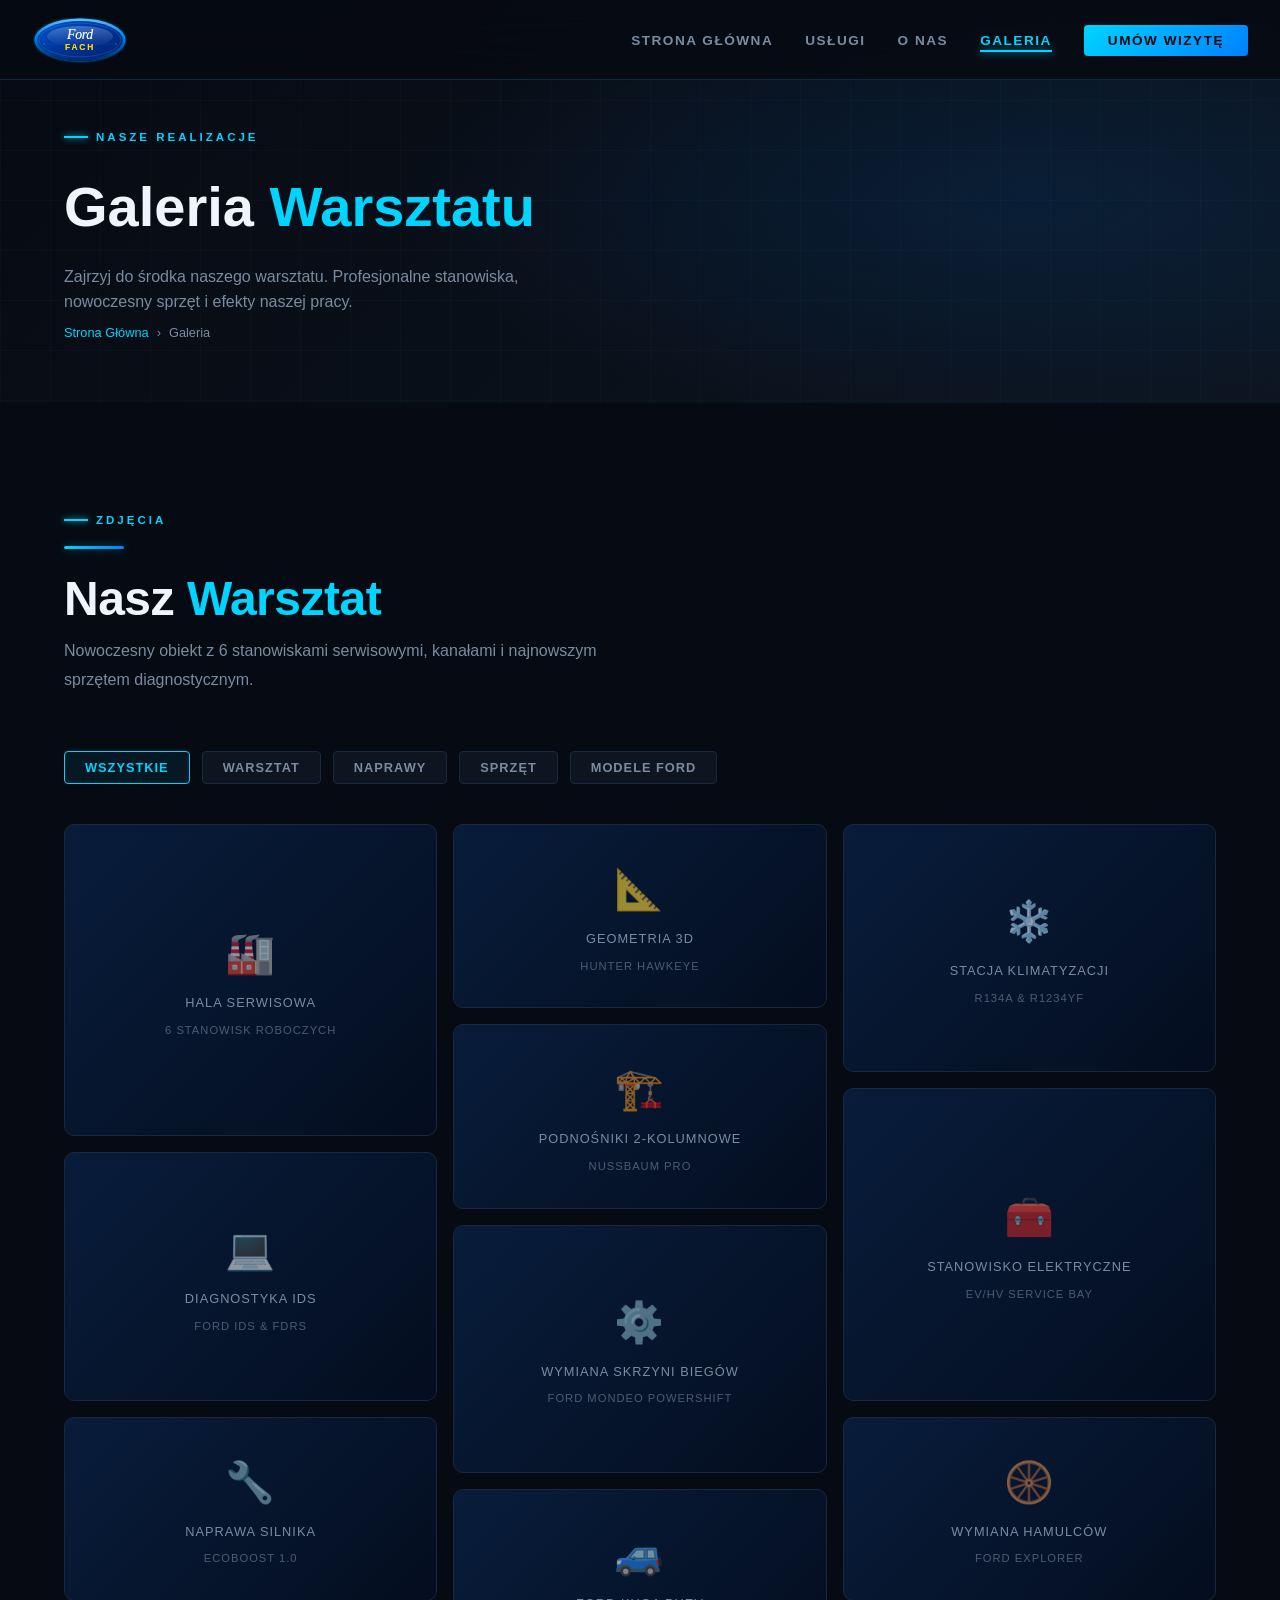
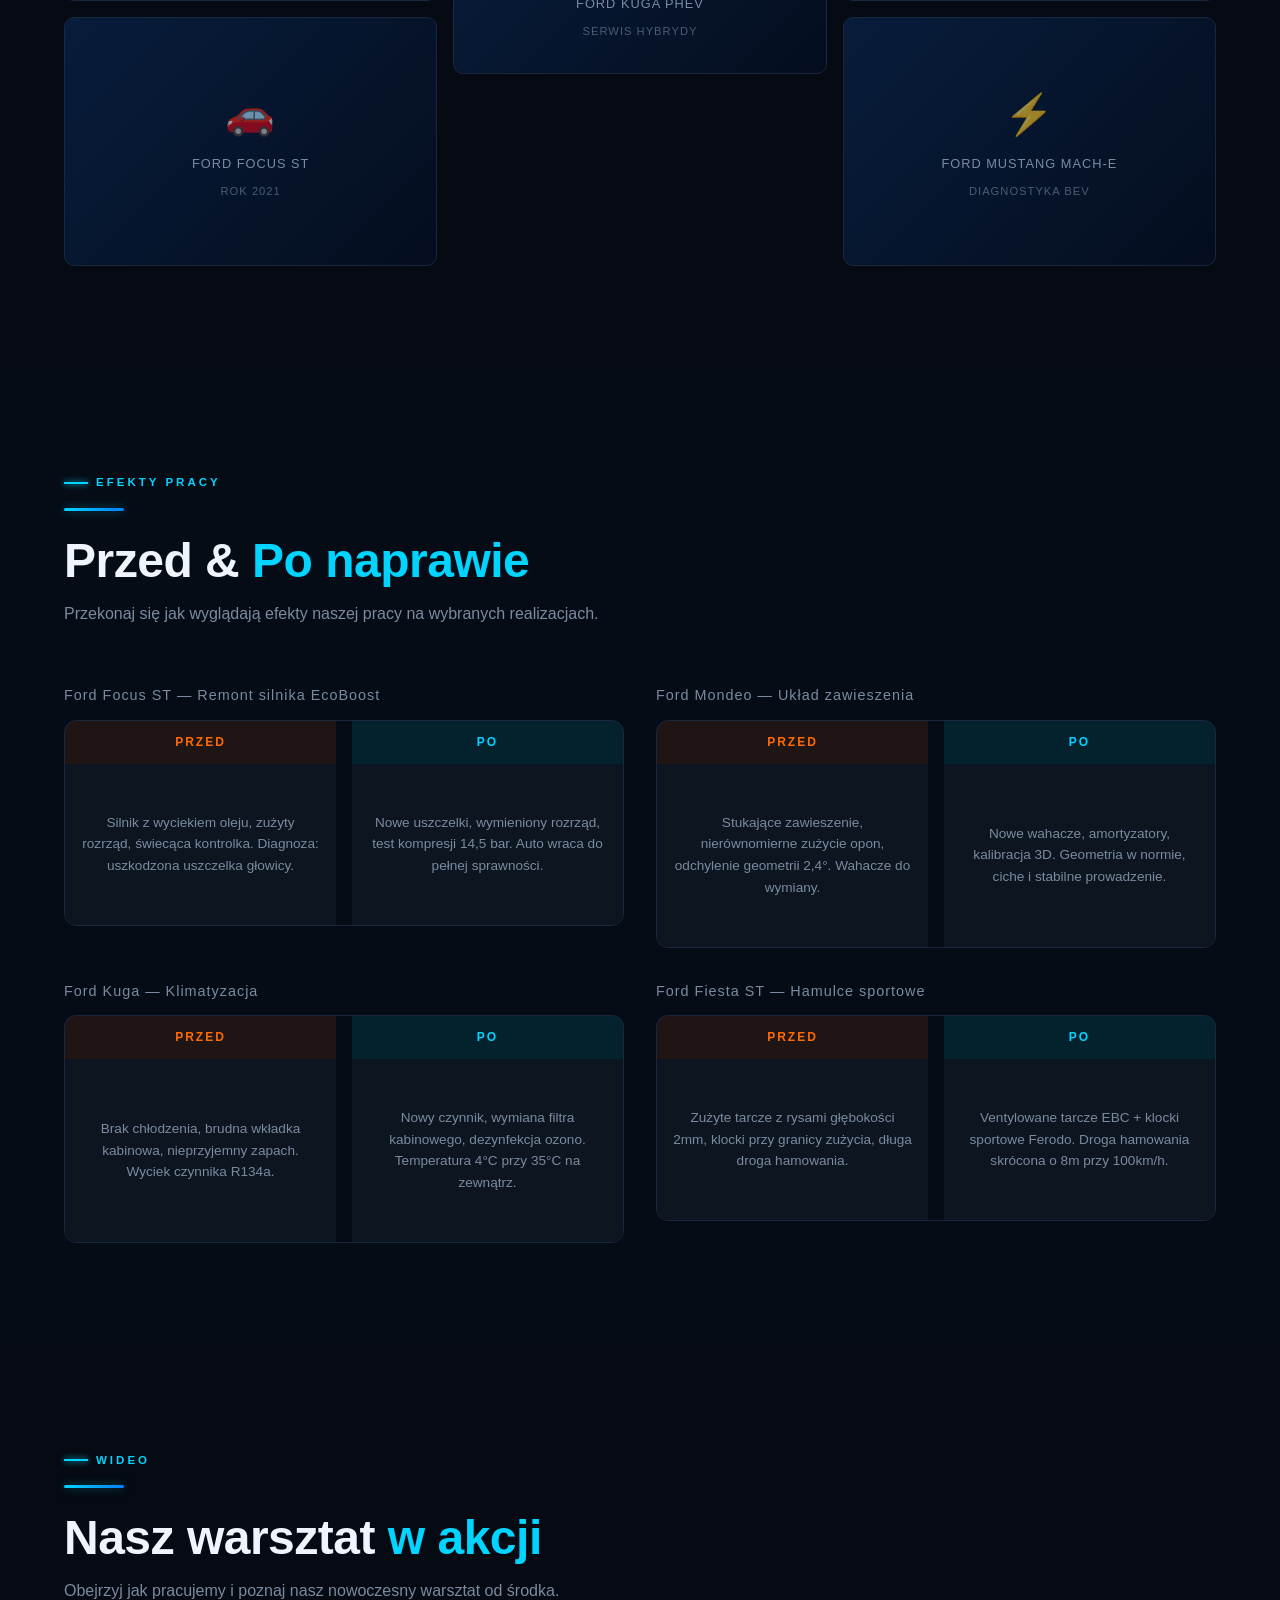
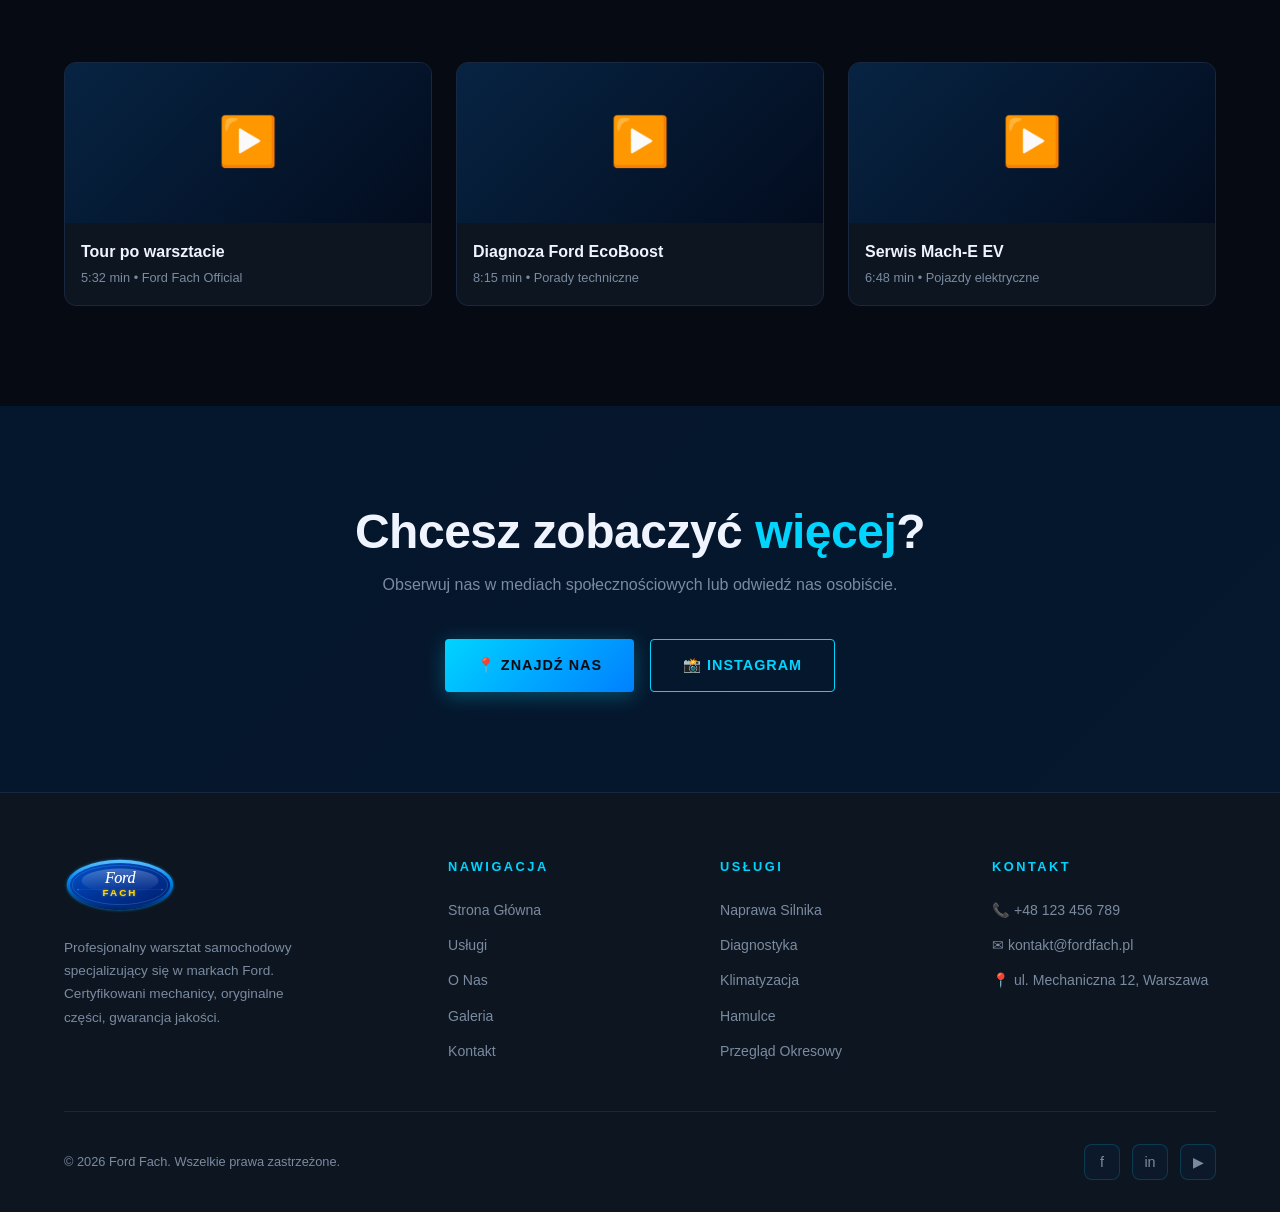
==== ford-fach/galeria.html @ 14a42918 "Add Ford Fach multi-page premium website 5-page Polish automotive workshop site (Ford Fach) with For" ====
<!DOCTYPE html>
<html lang="pl">
<head>
  <meta charset="UTF-8"/>
  <meta name="viewport" content="width=device-width, initial-scale=1.0"/>
  <title>Ford Fach — Galeria Warsztatu</title>
  <meta name="description" content="Galeria zdjęć warsztatu Ford Fach. Nowoczesny sprzęt, profesjonalne stanowiska serwisowe."/>
  <link rel="icon" href="logo.svg" type="image/svg+xml"/>
  <link rel="stylesheet" href="css/style.css"/>
  <style>
    .gallery-masonry {
      columns: 3;
      column-gap: 1rem;
    }
    .gallery-masonry-item {
      break-inside: avoid;
      margin-bottom: 1rem;
      border-radius: 10px;
      overflow: hidden;
      border: 1px solid var(--dark-border);
      background: var(--dark-card);
      cursor: pointer;
      transition: all .3s ease;
      position: relative;
    }
    .gallery-masonry-item:hover {
      border-color: var(--neon-cyan);
      box-shadow: 0 0 25px rgba(0,212,255,.2);
      transform: scale(1.02);
    }
    .gallery-masonry-item:hover .gal-overlay { opacity: 1; }
    .gal-cell {
      width: 100%;
      display: flex;
      flex-direction: column;
      align-items: center;
      justify-content: center;
      gap: .5rem;
      color: var(--text-muted);
      font-size: .8rem;
      letter-spacing: 1px;
      text-transform: uppercase;
      padding: 2rem 1rem;
      background: linear-gradient(135deg, rgba(0,40,100,.4), rgba(0,10,30,.7));
    }
    .gal-cell.tall { padding: 4rem 1rem; }
    .gal-cell.xtall { padding: 6rem 1rem; }
    .gal-icon { font-size: 2.5rem; opacity: .6; }
    .gal-overlay {
      position: absolute;
      inset: 0;
      background: rgba(0,212,255,.08);
      opacity: 0;
      transition: opacity .3s ease;
      display: flex;
      align-items: center;
      justify-content: center;
      font-size: 2rem;
    }

    .filter-bar {
      display: flex;
      gap: .75rem;
      flex-wrap: wrap;
      margin-bottom: 2.5rem;
    }
    .filter-btn {
      padding: .5rem 1.25rem;
      border-radius: 4px;
      border: 1px solid var(--dark-border);
      background: var(--dark-card);
      color: var(--text-muted);
      font-size: .8rem;
      font-weight: 600;
      letter-spacing: 1px;
      text-transform: uppercase;
      cursor: pointer;
      transition: all .3s ease;
      font-family: var(--font-main);
    }
    .filter-btn:hover,
    .filter-btn.active {
      border-color: var(--neon-cyan);
      color: var(--neon-cyan);
      background: rgba(0,212,255,.07);
    }

    .before-after {
      display: grid;
      grid-template-columns: 1fr 1fr;
      gap: 1rem;
      border-radius: 12px;
      overflow: hidden;
      border: 1px solid var(--dark-border);
    }
    .ba-side {
      display: flex;
      flex-direction: column;
    }
    .ba-label {
      padding: .75rem 1.25rem;
      font-size: .75rem;
      font-weight: 700;
      letter-spacing: 2px;
      text-transform: uppercase;
      text-align: center;
    }
    .ba-label.before { background: rgba(255,100,0,.1); color: var(--neon-orange); }
    .ba-label.after  { background: rgba(0,212,255,.1); color: var(--neon-cyan); }
    .ba-cell {
      flex: 1;
      padding: 3rem 1rem;
      display: flex;
      align-items: center;
      justify-content: center;
      font-size: .85rem;
      color: var(--text-muted);
      background: var(--dark-card);
      text-align: center;
    }

    @media (max-width: 768px) {
      .gallery-masonry { columns: 2; }
      .before-after { grid-template-columns: 1fr; }
    }
    @media (max-width: 480px) {
      .gallery-masonry { columns: 1; }
    }
  </style>
</head>
<body>

<nav class="navbar">
  <a href="index.html" class="nav-logo">
    <img src="logo.svg" alt="Ford Fach Logo" style="height:48px"/>
  </a>
  <ul class="nav-links">
    <li><a href="index.html">Strona Główna</a></li>
    <li><a href="uslugi.html">Usługi</a></li>
    <li><a href="o-nas.html">O Nas</a></li>
    <li><a href="galeria.html" class="active">Galeria</a></li>
    <li><a href="kontakt.html" class="nav-cta">Umów Wizytę</a></li>
  </ul>
  <div class="nav-toggle" id="navToggle">
    <span></span><span></span><span></span>
  </div>
</nav>

<!-- PAGE HERO -->
<div class="page-hero">
  <div class="page-hero-content">
    <div class="section-eyebrow">Nasze realizacje</div>
    <h1 class="page-hero-title">Galeria <span>Warsztatu</span></h1>
    <p style="color:var(--text-muted); max-width:500px; margin-top:.75rem">
      Zajrzyj do środka naszego warsztatu. Profesjonalne stanowiska, nowoczesny sprzęt i efekty naszej pracy.
    </p>
    <div class="page-hero-breadcrumb">
      <a href="index.html">Strona Główna</a>
      <span>›</span>
      <span>Galeria</span>
    </div>
  </div>
</div>

<!-- GALLERY -->
<section>
  <div class="section-eyebrow">Zdjęcia</div>
  <div class="divider"></div>
  <h2 class="section-title">Nasz <span>Warsztat</span></h2>
  <p class="section-sub">Nowoczesny obiekt z 6 stanowiskami serwisowymi, kanałami i najnowszym sprzętem diagnostycznym.</p>

  <div class="filter-bar">
    <button class="filter-btn active" onclick="filterGallery('all', this)">Wszystkie</button>
    <button class="filter-btn" onclick="filterGallery('warsztat', this)">Warsztat</button>
    <button class="filter-btn" onclick="filterGallery('naprawa', this)">Naprawy</button>
    <button class="filter-btn" onclick="filterGallery('sprzet', this)">Sprzęt</button>
    <button class="filter-btn" onclick="filterGallery('ford', this)">Modele Ford</button>
  </div>

  <div class="gallery-masonry" id="galleryGrid">

    <!-- Warsztat -->
    <div class="gallery-masonry-item" data-category="warsztat">
      <div class="gal-cell xtall">
        <div class="gal-icon">🏭</div>
        <span>Hala serwisowa</span>
        <span style="font-size:.7rem; opacity:.6">6 stanowisk roboczych</span>
      </div>
      <div class="gal-overlay">🔍</div>
    </div>

    <div class="gallery-masonry-item" data-category="sprzet">
      <div class="gal-cell tall">
        <div class="gal-icon">💻</div>
        <span>Diagnostyka IDS</span>
        <span style="font-size:.7rem; opacity:.6">Ford IDS & FDRS</span>
      </div>
      <div class="gal-overlay">🔍</div>
    </div>

    <div class="gallery-masonry-item" data-category="naprawa">
      <div class="gal-cell">
        <div class="gal-icon">🔧</div>
        <span>Naprawa silnika</span>
        <span style="font-size:.7rem; opacity:.6">EcoBoost 1.0</span>
      </div>
      <div class="gal-overlay">🔍</div>
    </div>

    <div class="gallery-masonry-item" data-category="ford">
      <div class="gal-cell tall">
        <div class="gal-icon">🚗</div>
        <span>Ford Focus ST</span>
        <span style="font-size:.7rem; opacity:.6">Rok 2021</span>
      </div>
      <div class="gal-overlay">🔍</div>
    </div>

    <div class="gallery-masonry-item" data-category="sprzet">
      <div class="gal-cell">
        <div class="gal-icon">📐</div>
        <span>Geometria 3D</span>
        <span style="font-size:.7rem; opacity:.6">Hunter HawkEye</span>
      </div>
      <div class="gal-overlay">🔍</div>
    </div>

    <div class="gallery-masonry-item" data-category="warsztat">
      <div class="gal-cell">
        <div class="gal-icon">🏗️</div>
        <span>Podnośniki 2-kolumnowe</span>
        <span style="font-size:.7rem; opacity:.6">Nussbaum Pro</span>
      </div>
      <div class="gal-overlay">🔍</div>
    </div>

    <div class="gallery-masonry-item" data-category="naprawa">
      <div class="gal-cell tall">
        <div class="gal-icon">⚙️</div>
        <span>Wymiana skrzyni biegów</span>
        <span style="font-size:.7rem; opacity:.6">Ford Mondeo PowerShift</span>
      </div>
      <div class="gal-overlay">🔍</div>
    </div>

    <div class="gallery-masonry-item" data-category="ford">
      <div class="gal-cell">
        <div class="gal-icon">🚙</div>
        <span>Ford Kuga PHEV</span>
        <span style="font-size:.7rem; opacity:.6">Serwis hybrydy</span>
      </div>
      <div class="gal-overlay">🔍</div>
    </div>

    <div class="gallery-masonry-item" data-category="sprzet">
      <div class="gal-cell tall">
        <div class="gal-icon">❄️</div>
        <span>Stacja klimatyzacji</span>
        <span style="font-size:.7rem; opacity:.6">R134a & R1234yf</span>
      </div>
      <div class="gal-overlay">🔍</div>
    </div>

    <div class="gallery-masonry-item" data-category="warsztat">
      <div class="gal-cell xtall">
        <div class="gal-icon">🧰</div>
        <span>Stanowisko elektryczne</span>
        <span style="font-size:.7rem; opacity:.6">EV/HV Service Bay</span>
      </div>
      <div class="gal-overlay">🔍</div>
    </div>

    <div class="gallery-masonry-item" data-category="naprawa">
      <div class="gal-cell">
        <div class="gal-icon">🛞</div>
        <span>Wymiana hamulców</span>
        <span style="font-size:.7rem; opacity:.6">Ford Explorer</span>
      </div>
      <div class="gal-overlay">🔍</div>
    </div>

    <div class="gallery-masonry-item" data-category="ford">
      <div class="gal-cell tall">
        <div class="gal-icon">⚡</div>
        <span>Ford Mustang Mach-E</span>
        <span style="font-size:.7rem; opacity:.6">Diagnostyka BEV</span>
      </div>
      <div class="gal-overlay">🔍</div>
    </div>

  </div>
</section>

<!-- BEFORE/AFTER -->
<section style="background: rgba(0,20,40,.2)">
  <div class="section-eyebrow">Efekty pracy</div>
  <div class="divider"></div>
  <h2 class="section-title">Przed & <span>Po naprawie</span></h2>
  <p class="section-sub">Przekonaj się jak wyglądają efekty naszej pracy na wybranych realizacjach.</p>

  <div style="display:grid; grid-template-columns:1fr 1fr; gap:2rem">

    <div>
      <div style="margin-bottom:.75rem; font-family:var(--font-display); font-size:.9rem; letter-spacing:1px; color:var(--text-muted)">
        Ford Focus ST — Remont silnika EcoBoost
      </div>
      <div class="before-after">
        <div class="ba-side">
          <div class="ba-label before">PRZED</div>
          <div class="ba-cell">
            Silnik z wyciekiem oleju, zużyty rozrząd, świecąca kontrolka. Diagnoza: uszkodzona uszczelka głowicy.
          </div>
        </div>
        <div class="ba-side">
          <div class="ba-label after">PO</div>
          <div class="ba-cell">
            Nowe uszczelki, wymieniony rozrząd, test kompresji 14,5 bar. Auto wraca do pełnej sprawności.
          </div>
        </div>
      </div>
    </div>

    <div>
      <div style="margin-bottom:.75rem; font-family:var(--font-display); font-size:.9rem; letter-spacing:1px; color:var(--text-muted)">
        Ford Mondeo — Układ zawieszenia
      </div>
      <div class="before-after">
        <div class="ba-side">
          <div class="ba-label before">PRZED</div>
          <div class="ba-cell">
            Stukające zawieszenie, nierównomierne zużycie opon, odchylenie geometrii 2,4°. Wahacze do wymiany.
          </div>
        </div>
        <div class="ba-side">
          <div class="ba-label after">PO</div>
          <div class="ba-cell">
            Nowe wahacze, amortyzatory, kalibracja 3D. Geometria w normie, ciche i stabilne prowadzenie.
          </div>
        </div>
      </div>
    </div>

    <div>
      <div style="margin-bottom:.75rem; font-family:var(--font-display); font-size:.9rem; letter-spacing:1px; color:var(--text-muted)">
        Ford Kuga — Klimatyzacja
      </div>
      <div class="before-after">
        <div class="ba-side">
          <div class="ba-label before">PRZED</div>
          <div class="ba-cell">
            Brak chłodzenia, brudna wkładka kabinowa, nieprzyjemny zapach. Wyciek czynnika R134a.
          </div>
        </div>
        <div class="ba-side">
          <div class="ba-label after">PO</div>
          <div class="ba-cell">
            Nowy czynnik, wymiana filtra kabinowego, dezynfekcja ozono. Temperatura 4°C przy 35°C na zewnątrz.
          </div>
        </div>
      </div>
    </div>

    <div>
      <div style="margin-bottom:.75rem; font-family:var(--font-display); font-size:.9rem; letter-spacing:1px; color:var(--text-muted)">
        Ford Fiesta ST — Hamulce sportowe
      </div>
      <div class="before-after">
        <div class="ba-side">
          <div class="ba-label before">PRZED</div>
          <div class="ba-cell">
            Zużyte tarcze z rysami głębokości 2mm, klocki przy granicy zużycia, długa droga hamowania.
          </div>
        </div>
        <div class="ba-side">
          <div class="ba-label after">PO</div>
          <div class="ba-cell">
            Ventylowane tarcze EBC + klocki sportowe Ferodo. Droga hamowania skrócona o 8m przy 100km/h.
          </div>
        </div>
      </div>
    </div>

  </div>
</section>

<!-- VIDEO SECTION -->
<section>
  <div class="section-eyebrow">Wideo</div>
  <div class="divider"></div>
  <h2 class="section-title">Nasz warsztat <span>w akcji</span></h2>
  <p class="section-sub">Obejrzyj jak pracujemy i poznaj nasz nowoczesny warsztat od środka.</p>

  <div style="display:grid; grid-template-columns:1fr 1fr 1fr; gap:1.5rem">
    <div style="background:var(--dark-card); border:1px solid var(--dark-border); border-radius:12px; overflow:hidden; cursor:pointer; transition:all .3s ease" onmouseover="this.style.borderColor='var(--neon-cyan)'" onmouseout="this.style.borderColor='var(--dark-border)'">
      <div style="height:160px; background:linear-gradient(135deg, rgba(0,50,100,.5), rgba(0,10,30,.8)); display:flex; align-items:center; justify-content:center; font-size:3rem">▶️</div>
      <div style="padding:1rem">
        <div style="font-weight:700; margin-bottom:.25rem">Tour po warsztacie</div>
        <div style="font-size:.8rem; color:var(--text-muted)">5:32 min • Ford Fach Official</div>
      </div>
    </div>
    <div style="background:var(--dark-card); border:1px solid var(--dark-border); border-radius:12px; overflow:hidden; cursor:pointer; transition:all .3s ease" onmouseover="this.style.borderColor='var(--neon-cyan)'" onmouseout="this.style.borderColor='var(--dark-border)'">
      <div style="height:160px; background:linear-gradient(135deg, rgba(0,50,100,.5), rgba(0,10,30,.8)); display:flex; align-items:center; justify-content:center; font-size:3rem">▶️</div>
      <div style="padding:1rem">
        <div style="font-weight:700; margin-bottom:.25rem">Diagnoza Ford EcoBoost</div>
        <div style="font-size:.8rem; color:var(--text-muted)">8:15 min • Porady techniczne</div>
      </div>
    </div>
    <div style="background:var(--dark-card); border:1px solid var(--dark-border); border-radius:12px; overflow:hidden; cursor:pointer; transition:all .3s ease" onmouseover="this.style.borderColor='var(--neon-cyan)'" onmouseout="this.style.borderColor='var(--dark-border)'">
      <div style="height:160px; background:linear-gradient(135deg, rgba(0,50,100,.5), rgba(0,10,30,.8)); display:flex; align-items:center; justify-content:center; font-size:3rem">▶️</div>
      <div style="padding:1rem">
        <div style="font-weight:700; margin-bottom:.25rem">Serwis Mach-E EV</div>
        <div style="font-size:.8rem; color:var(--text-muted)">6:48 min • Pojazdy elektryczne</div>
      </div>
    </div>
  </div>
</section>

<!-- CTA -->
<section style="text-align:center; background: linear-gradient(135deg, rgba(0,51,102,.3), rgba(0,100,200,.15))">
  <h2 class="section-title">Chcesz zobaczyć <span>więcej</span>?</h2>
  <p class="section-sub" style="margin:0 auto 2.5rem">Obserwuj nas w mediach społecznościowych lub odwiedź nas osobiście.</p>
  <div style="display:flex; gap:1rem; justify-content:center; flex-wrap:wrap">
    <a href="kontakt.html" class="btn-primary">📍 Znajdź nas</a>
    <a href="#" class="btn-outline">📸 Instagram</a>
  </div>
</section>

<footer>
  <div class="footer-grid">
    <div class="footer-brand">
      <img src="logo.svg" alt="Ford Fach" style="height:56px"/>
      <p>Profesjonalny warsztat samochodowy specjalizujący się w markach Ford. Certyfikowani mechanicy, oryginalne części, gwarancja jakości.</p>
    </div>
    <div>
      <div class="footer-heading">Nawigacja</div>
      <ul class="footer-links">
        <li><a href="index.html">Strona Główna</a></li>
        <li><a href="uslugi.html">Usługi</a></li>
        <li><a href="o-nas.html">O Nas</a></li>
        <li><a href="galeria.html">Galeria</a></li>
        <li><a href="kontakt.html">Kontakt</a></li>
      </ul>
    </div>
    <div>
      <div class="footer-heading">Usługi</div>
      <ul class="footer-links">
        <li><a href="uslugi.html">Naprawa Silnika</a></li>
        <li><a href="uslugi.html">Diagnostyka</a></li>
        <li><a href="uslugi.html">Klimatyzacja</a></li>
        <li><a href="uslugi.html">Hamulce</a></li>
        <li><a href="uslugi.html">Przegląd Okresowy</a></li>
      </ul>
    </div>
    <div>
      <div class="footer-heading">Kontakt</div>
      <ul class="footer-links">
        <li><a href="tel:+48123456789">📞 +48 123 456 789</a></li>
        <li><a href="mailto:kontakt@fordfach.pl">✉ kontakt@fordfach.pl</a></li>
        <li><a href="#">📍 ul. Mechaniczna 12, Warszawa</a></li>
      </ul>
    </div>
  </div>
  <div class="footer-bottom">
    <p>© <span class="current-year"></span> Ford Fach. Wszelkie prawa zastrzeżone.</p>
    <div class="footer-social">
      <a href="#" class="social-btn">f</a>
      <a href="#" class="social-btn">in</a>
      <a href="#" class="social-btn">▶</a>
    </div>
  </div>
</footer>

<script src="js/main.js"></script>
<script>
function filterGallery(cat, btn) {
  document.querySelectorAll('.filter-btn').forEach(b => b.classList.remove('active'));
  btn.classList.add('active');
  document.querySelectorAll('.gallery-masonry-item').forEach(item => {
    if (cat === 'all' || item.dataset.category === cat) {
      item.style.display = 'block';
    } else {
      item.style.display = 'none';
    }
  });
}
</script>
</body>
</html>
---- ford-fach/css/style.css ----
/* ===================== FORD FACH — PREMIUM STYLESHEET ===================== */

:root {
  --ford-blue:       #003366;
  --ford-light-blue: #0066CC;
  --neon-cyan:       #00D4FF;
  --neon-blue:       #0080FF;
  --neon-gold:       #FFD700;
  --neon-orange:     #FF6B00;
  --neon-green:      #39FF14;
  --dark-bg:         #060A12;
  --dark-card:       #0D1520;
  --dark-border:     #1A2740;
  --text-white:      #F0F4FF;
  --text-muted:      #7A8BA0;
  --glass-bg:        rgba(0, 100, 200, 0.06);
  --glass-border:    rgba(0, 212, 255, 0.18);
  --font-main:       'Montserrat', sans-serif;
  --font-display:    'Rajdhani', sans-serif;
}

@import url('https://fonts.googleapis.com/css2?family=Montserrat:wght@300;400;500;600;700;900&family=Rajdhani:wght@400;500;600;700&display=swap');

*, *::before, *::after { box-sizing: border-box; margin: 0; padding: 0; }

html { scroll-behavior: smooth; }

body {
  background: var(--dark-bg);
  color: var(--text-white);
  font-family: var(--font-main);
  overflow-x: hidden;
  line-height: 1.6;
}

/* ── SCROLLBAR ── */
::-webkit-scrollbar { width: 6px; }
::-webkit-scrollbar-track { background: var(--dark-bg); }
::-webkit-scrollbar-thumb { background: var(--neon-cyan); border-radius: 3px; }

/* ══════════════════════════════════════════════
   NAVIGATION
══════════════════════════════════════════════ */
.navbar {
  position: fixed;
  top: 0; left: 0; right: 0;
  z-index: 1000;
  padding: 0 2rem;
  height: 80px;
  display: flex;
  align-items: center;
  justify-content: space-between;
  background: rgba(6, 10, 18, 0.85);
  backdrop-filter: blur(20px);
  border-bottom: 1px solid var(--glass-border);
  transition: all .3s ease;
}

.navbar.scrolled {
  height: 64px;
  background: rgba(6, 10, 18, 0.98);
  box-shadow: 0 4px 30px rgba(0, 212, 255, 0.1);
}

.nav-logo {
  display: flex;
  align-items: center;
  gap: .75rem;
  text-decoration: none;
}

.nav-logo svg { height: 46px; width: auto; filter: drop-shadow(0 0 8px rgba(0,212,255,.4)); }

.nav-logo-text {
  font-family: var(--font-display);
  font-size: 1.1rem;
  font-weight: 700;
  letter-spacing: 2px;
  color: var(--text-white);
  text-transform: uppercase;
  line-height: 1.2;
}

.nav-logo-text span { color: var(--neon-cyan); }

.nav-links {
  display: flex;
  align-items: center;
  gap: 2rem;
  list-style: none;
}

.nav-links a {
  color: var(--text-muted);
  text-decoration: none;
  font-size: .85rem;
  font-weight: 600;
  letter-spacing: 1.5px;
  text-transform: uppercase;
  transition: color .3s ease;
  position: relative;
}

.nav-links a::after {
  content: '';
  position: absolute;
  bottom: -4px; left: 0; right: 0;
  height: 2px;
  background: var(--neon-cyan);
  transform: scaleX(0);
  transition: transform .3s ease;
  box-shadow: 0 0 8px var(--neon-cyan);
}

.nav-links a:hover,
.nav-links a.active { color: var(--neon-cyan); }

.nav-links a:hover::after,
.nav-links a.active::after { transform: scaleX(1); }

.nav-cta {
  background: linear-gradient(135deg, var(--neon-cyan), var(--neon-blue));
  color: var(--dark-bg) !important;
  padding: .5rem 1.5rem;
  border-radius: 4px;
  font-weight: 700 !important;
  letter-spacing: 1px;
  transition: box-shadow .3s ease, transform .2s ease !important;
}

.nav-cta::after { display: none !important; }

.nav-cta:hover {
  box-shadow: 0 0 20px rgba(0, 212, 255, 0.6) !important;
  transform: translateY(-1px);
  color: var(--dark-bg) !important;
}

/* HAMBURGER */
.nav-toggle {
  display: none;
  flex-direction: column;
  gap: 5px;
  cursor: pointer;
  padding: 4px;
}

.nav-toggle span {
  display: block;
  width: 26px; height: 2px;
  background: var(--neon-cyan);
  border-radius: 2px;
  transition: all .3s ease;
}

/* ══════════════════════════════════════════════
   HERO
══════════════════════════════════════════════ */
.hero {
  min-height: 100vh;
  display: flex;
  align-items: center;
  position: relative;
  overflow: hidden;
  padding: 0 5vw;
}

.hero-bg {
  position: absolute;
  inset: 0;
  background:
    radial-gradient(ellipse 80% 60% at 70% 50%, rgba(0,102,204,.2) 0%, transparent 70%),
    radial-gradient(ellipse 50% 40% at 20% 80%, rgba(0,212,255,.08) 0%, transparent 60%),
    linear-gradient(135deg, #060A12 0%, #0D1520 50%, #060A12 100%);
}

.hero-grid {
  position: absolute;
  inset: 0;
  background-image:
    linear-gradient(rgba(0,212,255,.04) 1px, transparent 1px),
    linear-gradient(90deg, rgba(0,212,255,.04) 1px, transparent 1px);
  background-size: 60px 60px;
  mask-image: radial-gradient(ellipse at center, black 30%, transparent 80%);
}

.hero-glow {
  position: absolute;
  width: 600px; height: 600px;
  border-radius: 50%;
  background: radial-gradient(circle, rgba(0,212,255,.12) 0%, transparent 70%);
  top: 50%; right: 10%;
  transform: translateY(-50%);
  animation: pulse-glow 4s ease-in-out infinite;
}

@keyframes pulse-glow {
  0%, 100% { opacity: .6; transform: translateY(-50%) scale(1); }
  50%       { opacity: 1;  transform: translateY(-50%) scale(1.1); }
}

.hero-content {
  position: relative;
  z-index: 2;
  max-width: 700px;
}

.hero-eyebrow {
  display: inline-flex;
  align-items: center;
  gap: .5rem;
  font-size: .75rem;
  font-weight: 700;
  letter-spacing: 3px;
  text-transform: uppercase;
  color: var(--neon-cyan);
  margin-bottom: 1.5rem;
}

.hero-eyebrow::before {
  content: '';
  width: 30px; height: 2px;
  background: var(--neon-cyan);
  box-shadow: 0 0 8px var(--neon-cyan);
}

.hero-title {
  font-family: var(--font-display);
  font-size: clamp(2.5rem, 7vw, 5.5rem);
  font-weight: 700;
  line-height: 1.05;
  letter-spacing: -1px;
  margin-bottom: 1.5rem;
}

.hero-title .line-gold { color: var(--neon-gold); text-shadow: 0 0 30px rgba(255,215,0,.4); }
.hero-title .line-neon { color: var(--neon-cyan); text-shadow: 0 0 30px rgba(0,212,255,.5); }

.hero-desc {
  font-size: 1.05rem;
  color: var(--text-muted);
  max-width: 480px;
  margin-bottom: 2.5rem;
  line-height: 1.8;
}

.hero-buttons {
  display: flex;
  gap: 1rem;
  flex-wrap: wrap;
}

.btn-primary {
  display: inline-flex;
  align-items: center;
  gap: .5rem;
  padding: .85rem 2rem;
  background: linear-gradient(135deg, var(--neon-cyan), var(--neon-blue));
  color: var(--dark-bg);
  font-weight: 700;
  font-size: .9rem;
  letter-spacing: 1px;
  text-transform: uppercase;
  text-decoration: none;
  border-radius: 4px;
  transition: all .3s ease;
  border: none;
  cursor: pointer;
  box-shadow: 0 4px 20px rgba(0,212,255,.3);
}

.btn-primary:hover {
  box-shadow: 0 8px 40px rgba(0,212,255,.5);
  transform: translateY(-2px);
}

.btn-outline {
  display: inline-flex;
  align-items: center;
  gap: .5rem;
  padding: .85rem 2rem;
  background: transparent;
  color: var(--neon-cyan);
  font-weight: 700;
  font-size: .9rem;
  letter-spacing: 1px;
  text-transform: uppercase;
  text-decoration: none;
  border-radius: 4px;
  border: 1px solid var(--neon-cyan);
  transition: all .3s ease;
  cursor: pointer;
}

.btn-outline:hover {
  background: rgba(0,212,255,.1);
  box-shadow: 0 0 20px rgba(0,212,255,.2);
}

.hero-stats {
  position: absolute;
  bottom: 0; left: 0; right: 0;
  padding: 1.5rem 5vw;
  display: flex;
  gap: 3rem;
  border-top: 1px solid var(--glass-border);
  background: rgba(6,10,18,.6);
  backdrop-filter: blur(10px);
  z-index: 2;
}

.hero-stat-item { text-align: center; }
.hero-stat-num {
  display: block;
  font-family: var(--font-display);
  font-size: 2rem;
  font-weight: 700;
  color: var(--neon-cyan);
  text-shadow: 0 0 20px rgba(0,212,255,.5);
  line-height: 1;
}
.hero-stat-label {
  font-size: .72rem;
  letter-spacing: 2px;
  text-transform: uppercase;
  color: var(--text-muted);
  margin-top: .25rem;
}

/* ══════════════════════════════════════════════
   SECTIONS
══════════════════════════════════════════════ */
section { padding: 100px 5vw; }

.section-eyebrow {
  display: inline-flex;
  align-items: center;
  gap: .5rem;
  font-size: .72rem;
  font-weight: 700;
  letter-spacing: 3px;
  text-transform: uppercase;
  color: var(--neon-cyan);
  margin-bottom: 1rem;
}

.section-eyebrow::before {
  content: '';
  width: 24px; height: 2px;
  background: var(--neon-cyan);
  box-shadow: 0 0 6px var(--neon-cyan);
}

.section-title {
  font-family: var(--font-display);
  font-size: clamp(1.8rem, 4vw, 3rem);
  font-weight: 700;
  letter-spacing: -.5px;
  margin-bottom: .75rem;
  line-height: 1.1;
}

.section-title span { color: var(--neon-cyan); }

.section-sub {
  color: var(--text-muted);
  font-size: 1rem;
  max-width: 540px;
  line-height: 1.8;
  margin-bottom: 3.5rem;
}

.divider {
  width: 60px; height: 3px;
  background: linear-gradient(90deg, var(--neon-cyan), var(--neon-blue));
  border-radius: 2px;
  margin-bottom: 1.5rem;
  box-shadow: 0 0 10px rgba(0,212,255,.4);
}

/* ══════════════════════════════════════════════
   CARDS & GLASS
══════════════════════════════════════════════ */
.glass-card {
  background: var(--glass-bg);
  border: 1px solid var(--glass-border);
  border-radius: 12px;
  padding: 2rem;
  backdrop-filter: blur(10px);
  transition: all .3s ease;
  position: relative;
  overflow: hidden;
}

.glass-card::before {
  content: '';
  position: absolute;
  top: 0; left: 0; right: 0;
  height: 2px;
  background: linear-gradient(90deg, transparent, var(--neon-cyan), transparent);
  opacity: 0;
  transition: opacity .3s ease;
}

.glass-card:hover {
  border-color: rgba(0,212,255,.4);
  box-shadow: 0 10px 40px rgba(0,212,255,.1);
  transform: translateY(-4px);
}

.glass-card:hover::before { opacity: 1; }

/* ══════════════════════════════════════════════
   SERVICES GRID
══════════════════════════════════════════════ */
.services-grid {
  display: grid;
  grid-template-columns: repeat(auto-fit, minmax(280px, 1fr));
  gap: 1.5rem;
}

.service-card {
  background: var(--dark-card);
  border: 1px solid var(--dark-border);
  border-radius: 12px;
  padding: 2rem;
  transition: all .35s ease;
  position: relative;
  overflow: hidden;
  cursor: pointer;
}

.service-card::after {
  content: '';
  position: absolute;
  inset: 0;
  background: linear-gradient(135deg, rgba(0,212,255,.05), transparent);
  opacity: 0;
  transition: opacity .3s ease;
}

.service-card:hover {
  border-color: var(--neon-cyan);
  box-shadow: 0 0 30px rgba(0,212,255,.15), inset 0 0 30px rgba(0,212,255,.03);
  transform: translateY(-6px);
}

.service-card:hover::after { opacity: 1; }

.service-icon {
  width: 56px; height: 56px;
  border-radius: 12px;
  background: linear-gradient(135deg, rgba(0,212,255,.15), rgba(0,128,255,.1));
  border: 1px solid rgba(0,212,255,.2);
  display: flex;
  align-items: center;
  justify-content: center;
  font-size: 1.6rem;
  margin-bottom: 1.25rem;
  transition: all .3s ease;
}

.service-card:hover .service-icon {
  background: linear-gradient(135deg, rgba(0,212,255,.25), rgba(0,128,255,.2));
  box-shadow: 0 0 20px rgba(0,212,255,.3);
}

.service-title {
  font-family: var(--font-display);
  font-size: 1.15rem;
  font-weight: 700;
  letter-spacing: .5px;
  margin-bottom: .5rem;
  color: var(--text-white);
}

.service-desc {
  font-size: .88rem;
  color: var(--text-muted);
  line-height: 1.7;
}

.service-price {
  margin-top: 1.25rem;
  padding-top: 1rem;
  border-top: 1px solid var(--dark-border);
  font-family: var(--font-display);
  font-size: 1.1rem;
  font-weight: 700;
  color: var(--neon-gold);
  text-shadow: 0 0 10px rgba(255,215,0,.3);
}

/* ══════════════════════════════════════════════
   WHY US — FEATURES
══════════════════════════════════════════════ */
.features-layout {
  display: grid;
  grid-template-columns: 1fr 1fr;
  gap: 4rem;
  align-items: center;
}

.feature-list { display: flex; flex-direction: column; gap: 1.5rem; }

.feature-item {
  display: flex;
  gap: 1.25rem;
  align-items: flex-start;
  padding: 1.25rem;
  border-radius: 10px;
  border: 1px solid transparent;
  transition: all .3s ease;
}

.feature-item:hover {
  background: var(--glass-bg);
  border-color: var(--glass-border);
}

.feature-icon {
  width: 44px; height: 44px;
  flex-shrink: 0;
  border-radius: 10px;
  display: flex;
  align-items: center;
  justify-content: center;
  font-size: 1.3rem;
  background: linear-gradient(135deg, rgba(0,212,255,.15), rgba(0,128,255,.1));
  border: 1px solid rgba(0,212,255,.2);
}

.feature-text h4 {
  font-family: var(--font-display);
  font-size: 1rem;
  font-weight: 700;
  margin-bottom: .25rem;
  color: var(--text-white);
}

.feature-text p { font-size: .85rem; color: var(--text-muted); line-height: 1.6; }

/* ══════════════════════════════════════════════
   LOGO SHOWCASE
══════════════════════════════════════════════ */
.logo-showcase {
  display: flex;
  flex-direction: column;
  align-items: center;
  justify-content: center;
  gap: 2rem;
}

.logo-ring {
  position: relative;
  width: 280px; height: 280px;
  display: flex;
  align-items: center;
  justify-content: center;
}

.logo-ring::before {
  content: '';
  position: absolute;
  inset: -8px;
  border-radius: 50%;
  border: 2px solid transparent;
  background: linear-gradient(var(--dark-bg), var(--dark-bg)) padding-box,
              linear-gradient(135deg, var(--neon-cyan), transparent, var(--neon-blue)) border-box;
  animation: spin-ring 6s linear infinite;
}

@keyframes spin-ring { to { transform: rotate(360deg); } }

.logo-ring svg {
  width: 220px;
  filter: drop-shadow(0 0 30px rgba(0,212,255,.5)) drop-shadow(0 0 60px rgba(0,50,150,.4));
}

/* ══════════════════════════════════════════════
   TESTIMONIALS
══════════════════════════════════════════════ */
.testimonials-grid {
  display: grid;
  grid-template-columns: repeat(auto-fit, minmax(300px, 1fr));
  gap: 1.5rem;
}

.testimonial-card {
  background: var(--dark-card);
  border: 1px solid var(--dark-border);
  border-radius: 12px;
  padding: 2rem;
  position: relative;
  transition: all .3s ease;
}

.testimonial-card:hover {
  border-color: rgba(0,212,255,.3);
  box-shadow: 0 8px 30px rgba(0,212,255,.08);
}

.testimonial-quote {
  font-size: 3rem;
  line-height: 1;
  color: var(--neon-cyan);
  opacity: .4;
  margin-bottom: .5rem;
}

.testimonial-text {
  font-size: .9rem;
  color: var(--text-muted);
  line-height: 1.8;
  margin-bottom: 1.5rem;
  font-style: italic;
}

.testimonial-author {
  display: flex;
  align-items: center;
  gap: .75rem;
}

.author-avatar {
  width: 44px; height: 44px;
  border-radius: 50%;
  background: linear-gradient(135deg, var(--neon-cyan), var(--neon-blue));
  display: flex;
  align-items: center;
  justify-content: center;
  font-weight: 700;
  font-size: .9rem;
  color: var(--dark-bg);
  flex-shrink: 0;
}

.author-name { font-weight: 700; font-size: .9rem; }
.author-car { font-size: .78rem; color: var(--text-muted); }

.stars { color: var(--neon-gold); font-size: .85rem; letter-spacing: 2px; }

/* ══════════════════════════════════════════════
   CONTACT FORM
══════════════════════════════════════════════ */
.contact-layout {
  display: grid;
  grid-template-columns: 1fr 1.5fr;
  gap: 4rem;
  align-items: start;
}

.contact-info { display: flex; flex-direction: column; gap: 1.5rem; }

.contact-item {
  display: flex;
  gap: 1rem;
  align-items: flex-start;
}

.contact-icon {
  width: 44px; height: 44px;
  flex-shrink: 0;
  border-radius: 10px;
  background: linear-gradient(135deg, rgba(0,212,255,.15), rgba(0,128,255,.1));
  border: 1px solid rgba(0,212,255,.2);
  display: flex;
  align-items: center;
  justify-content: center;
  font-size: 1.2rem;
}

.contact-item h4 {
  font-size: .8rem;
  letter-spacing: 1.5px;
  text-transform: uppercase;
  color: var(--neon-cyan);
  margin-bottom: .25rem;
}

.contact-item p { font-size: .9rem; color: var(--text-muted); line-height: 1.6; }

.form-group { margin-bottom: 1.25rem; }

.form-group label {
  display: block;
  font-size: .78rem;
  font-weight: 600;
  letter-spacing: 1.5px;
  text-transform: uppercase;
  color: var(--text-muted);
  margin-bottom: .5rem;
}

.form-group input,
.form-group select,
.form-group textarea {
  width: 100%;
  padding: .85rem 1rem;
  background: var(--dark-card);
  border: 1px solid var(--dark-border);
  border-radius: 6px;
  color: var(--text-white);
  font-family: var(--font-main);
  font-size: .9rem;
  outline: none;
  transition: all .3s ease;
}

.form-group input::placeholder,
.form-group textarea::placeholder { color: var(--text-muted); }

.form-group input:focus,
.form-group select:focus,
.form-group textarea:focus {
  border-color: var(--neon-cyan);
  box-shadow: 0 0 0 3px rgba(0,212,255,.1);
}

.form-group select option { background: var(--dark-card); }

.form-group textarea { resize: vertical; min-height: 120px; }

.form-row { display: grid; grid-template-columns: 1fr 1fr; gap: 1rem; }

/* ══════════════════════════════════════════════
   GALLERY
══════════════════════════════════════════════ */
.gallery-grid {
  display: grid;
  grid-template-columns: repeat(3, 1fr);
  grid-template-rows: repeat(2, 220px);
  gap: 1rem;
}

.gallery-item {
  border-radius: 10px;
  overflow: hidden;
  position: relative;
  background: var(--dark-card);
  border: 1px solid var(--dark-border);
  transition: all .3s ease;
  display: flex;
  align-items: center;
  justify-content: center;
  cursor: pointer;
}

.gallery-item:nth-child(1) { grid-row: span 2; }
.gallery-item:nth-child(4) { grid-column: span 2; }

.gallery-item:hover { border-color: var(--neon-cyan); box-shadow: 0 0 30px rgba(0,212,255,.2); }

.gallery-placeholder {
  width: 100%; height: 100%;
  display: flex;
  flex-direction: column;
  align-items: center;
  justify-content: center;
  gap: .75rem;
  background: linear-gradient(135deg, rgba(0,50,100,.5), rgba(0,20,40,.8));
  color: var(--text-muted);
  font-size: .8rem;
  letter-spacing: 1px;
  text-transform: uppercase;
  transition: all .3s ease;
}

.gallery-item:hover .gallery-placeholder {
  background: linear-gradient(135deg, rgba(0,100,200,.2), rgba(0,50,100,.5));
  color: var(--neon-cyan);
}

.gallery-placeholder-icon { font-size: 2.5rem; opacity: .5; }

/* ══════════════════════════════════════════════
   TEAM
══════════════════════════════════════════════ */
.team-grid {
  display: grid;
  grid-template-columns: repeat(auto-fit, minmax(220px, 1fr));
  gap: 1.5rem;
}

.team-card {
  background: var(--dark-card);
  border: 1px solid var(--dark-border);
  border-radius: 12px;
  padding: 2rem;
  text-align: center;
  transition: all .3s ease;
}

.team-card:hover {
  border-color: rgba(0,212,255,.3);
  transform: translateY(-4px);
  box-shadow: 0 10px 30px rgba(0,212,255,.1);
}

.team-avatar {
  width: 80px; height: 80px;
  border-radius: 50%;
  background: linear-gradient(135deg, var(--ford-blue), var(--neon-blue));
  border: 3px solid rgba(0,212,255,.3);
  margin: 0 auto 1rem;
  display: flex;
  align-items: center;
  justify-content: center;
  font-family: var(--font-display);
  font-size: 1.8rem;
  font-weight: 700;
  color: var(--neon-cyan);
  box-shadow: 0 0 20px rgba(0,212,255,.2);
}

.team-name {
  font-family: var(--font-display);
  font-size: 1.1rem;
  font-weight: 700;
  margin-bottom: .25rem;
}

.team-role { font-size: .8rem; color: var(--neon-cyan); letter-spacing: 1.5px; text-transform: uppercase; margin-bottom: .75rem; }

.team-cert {
  display: inline-block;
  padding: .2rem .75rem;
  background: rgba(0,212,255,.1);
  border: 1px solid rgba(0,212,255,.2);
  border-radius: 20px;
  font-size: .72rem;
  color: var(--neon-cyan);
  letter-spacing: 1px;
}

/* ══════════════════════════════════════════════
   WORKING HOURS BANNER
══════════════════════════════════════════════ */
.hours-banner {
  background: linear-gradient(135deg, rgba(0,51,102,.4), rgba(0,128,204,.2));
  border-top: 1px solid rgba(0,212,255,.15);
  border-bottom: 1px solid rgba(0,212,255,.15);
  padding: 2.5rem 5vw;
  display: flex;
  align-items: center;
  justify-content: space-between;
  gap: 2rem;
  flex-wrap: wrap;
}

.hours-item {
  text-align: center;
  flex: 1;
  min-width: 140px;
}

.hours-day {
  font-size: .72rem;
  letter-spacing: 2px;
  text-transform: uppercase;
  color: var(--text-muted);
  margin-bottom: .25rem;
}

.hours-time {
  font-family: var(--font-display);
  font-size: 1.3rem;
  font-weight: 700;
  color: var(--neon-cyan);
}

.hours-separator {
  width: 1px;
  height: 50px;
  background: rgba(0,212,255,.2);
}

/* ══════════════════════════════════════════════
   MAP SECTION
══════════════════════════════════════════════ */
.map-placeholder {
  width: 100%;
  height: 320px;
  border-radius: 12px;
  background: var(--dark-card);
  border: 1px solid var(--dark-border);
  display: flex;
  flex-direction: column;
  align-items: center;
  justify-content: center;
  gap: 1rem;
  color: var(--text-muted);
  font-size: 2rem;
  position: relative;
  overflow: hidden;
}

.map-placeholder::before {
  content: '';
  position: absolute;
  inset: 0;
  background:
    linear-gradient(rgba(0,212,255,.04) 1px, transparent 1px),
    linear-gradient(90deg, rgba(0,212,255,.04) 1px, transparent 1px);
  background-size: 30px 30px;
}

.map-placeholder p { font-size: .9rem; letter-spacing: 1px; z-index: 1; }
.map-placeholder span { z-index: 1; }

/* ══════════════════════════════════════════════
   FOOTER
══════════════════════════════════════════════ */
footer {
  background: var(--dark-card);
  border-top: 1px solid var(--dark-border);
  padding: 4rem 5vw 2rem;
}

.footer-grid {
  display: grid;
  grid-template-columns: 1.5fr 1fr 1fr 1fr;
  gap: 3rem;
  margin-bottom: 3rem;
}

.footer-brand p {
  font-size: .85rem;
  color: var(--text-muted);
  line-height: 1.7;
  margin-top: 1rem;
  max-width: 260px;
}

.footer-heading {
  font-family: var(--font-display);
  font-size: .8rem;
  font-weight: 700;
  letter-spacing: 2.5px;
  text-transform: uppercase;
  color: var(--neon-cyan);
  margin-bottom: 1.25rem;
}

.footer-links { list-style: none; display: flex; flex-direction: column; gap: .6rem; }

.footer-links a {
  color: var(--text-muted);
  text-decoration: none;
  font-size: .88rem;
  transition: color .3s ease;
}

.footer-links a:hover { color: var(--neon-cyan); }

.footer-bottom {
  padding-top: 2rem;
  border-top: 1px solid var(--dark-border);
  display: flex;
  align-items: center;
  justify-content: space-between;
  flex-wrap: wrap;
  gap: 1rem;
}

.footer-bottom p { font-size: .8rem; color: var(--text-muted); }

.footer-social {
  display: flex;
  gap: .75rem;
}

.social-btn {
  width: 36px; height: 36px;
  border-radius: 8px;
  background: var(--glass-bg);
  border: 1px solid var(--glass-border);
  display: flex;
  align-items: center;
  justify-content: center;
  font-size: .9rem;
  text-decoration: none;
  transition: all .3s ease;
  color: var(--text-muted);
}

.social-btn:hover {
  background: rgba(0,212,255,.1);
  border-color: var(--neon-cyan);
  color: var(--neon-cyan);
  box-shadow: 0 0 15px rgba(0,212,255,.2);
}

/* ══════════════════════════════════════════════
   PAGE HERO (inner pages)
══════════════════════════════════════════════ */
.page-hero {
  min-height: 360px;
  display: flex;
  align-items: center;
  padding: 120px 5vw 60px;
  position: relative;
  overflow: hidden;
  background:
    radial-gradient(ellipse 70% 80% at 80% 50%, rgba(0,102,204,.15) 0%, transparent 70%),
    linear-gradient(135deg, #060A12 0%, #0D1520 100%);
}

.page-hero::after {
  content: '';
  position: absolute;
  inset: 0;
  background-image:
    linear-gradient(rgba(0,212,255,.03) 1px, transparent 1px),
    linear-gradient(90deg, rgba(0,212,255,.03) 1px, transparent 1px);
  background-size: 50px 50px;
}

.page-hero-content { position: relative; z-index: 2; }

.page-hero-title {
  font-family: var(--font-display);
  font-size: clamp(2rem, 5vw, 3.5rem);
  font-weight: 700;
  margin-bottom: .75rem;
}

.page-hero-title span { color: var(--neon-cyan); }

.page-hero-breadcrumb {
  display: flex;
  align-items: center;
  gap: .5rem;
  font-size: .8rem;
  color: var(--text-muted);
  margin-top: .5rem;
}

.page-hero-breadcrumb a { color: var(--neon-cyan); text-decoration: none; }

/* ══════════════════════════════════════════════
   NEON ACCENT UTILS
══════════════════════════════════════════════ */
.neon-text  { color: var(--neon-cyan); text-shadow: 0 0 20px rgba(0,212,255,.5); }
.gold-text  { color: var(--neon-gold); text-shadow: 0 0 15px rgba(255,215,0,.4); }

.badge {
  display: inline-block;
  padding: .2rem .8rem;
  border-radius: 20px;
  font-size: .72rem;
  font-weight: 700;
  letter-spacing: 1.5px;
  text-transform: uppercase;
}

.badge-neon {
  background: rgba(0,212,255,.1);
  border: 1px solid rgba(0,212,255,.3);
  color: var(--neon-cyan);
}

.badge-gold {
  background: rgba(255,215,0,.1);
  border: 1px solid rgba(255,215,0,.3);
  color: var(--neon-gold);
}

/* ══════════════════════════════════════════════
   PRICE TABLE
══════════════════════════════════════════════ */
.price-table {
  background: var(--dark-card);
  border: 1px solid var(--dark-border);
  border-radius: 12px;
  overflow: hidden;
}

.price-table-header {
  display: grid;
  grid-template-columns: 1fr auto auto;
  padding: .75rem 1.5rem;
  background: rgba(0,212,255,.05);
  border-bottom: 1px solid var(--dark-border);
  font-size: .72rem;
  font-weight: 700;
  letter-spacing: 2px;
  text-transform: uppercase;
  color: var(--neon-cyan);
}

.price-row {
  display: grid;
  grid-template-columns: 1fr auto auto;
  padding: 1rem 1.5rem;
  border-bottom: 1px solid rgba(26,39,64,.5);
  align-items: center;
  transition: background .2s ease;
}

.price-row:last-child { border-bottom: none; }
.price-row:hover { background: rgba(0,212,255,.03); }

.price-name { font-size: .9rem; }
.price-time { font-size: .8rem; color: var(--text-muted); text-align: right; padding-right: 2rem; }
.price-cost { font-family: var(--font-display); font-weight: 700; color: var(--neon-gold); text-align: right; min-width: 100px; }

/* ══════════════════════════════════════════════
   RESPONSIVE
══════════════════════════════════════════════ */
@media (max-width: 1024px) {
  .features-layout  { grid-template-columns: 1fr; }
  .contact-layout   { grid-template-columns: 1fr; }
  .footer-grid      { grid-template-columns: 1fr 1fr; }
  .gallery-grid     { grid-template-columns: 1fr 1fr; grid-template-rows: auto; }
  .gallery-item:nth-child(1) { grid-row: auto; }
  .gallery-item:nth-child(4) { grid-column: auto; }
}

@media (max-width: 768px) {
  .nav-links        { display: none; flex-direction: column; position: absolute; top: 80px; left: 0; right: 0; background: rgba(6,10,18,.98); padding: 2rem; gap: 1.5rem; border-bottom: 1px solid var(--glass-border); }
  .nav-links.open   { display: flex; }
  .nav-toggle       { display: flex; }
  .hero-stats       { flex-wrap: wrap; justify-content: center; gap: 1.5rem; }
  .hours-separator  { display: none; }
  .footer-grid      { grid-template-columns: 1fr; }
  .form-row         { grid-template-columns: 1fr; }
  .gallery-grid     { grid-template-columns: 1fr; }
  section           { padding: 60px 1.5rem; }
  .hero             { padding: 0 1.5rem; }
}

/* ══════════════════════════════════════════════
   ANIMATIONS
══════════════════════════════════════════════ */
@keyframes fade-up {
  from { opacity: 0; transform: translateY(30px); }
  to   { opacity: 1; transform: translateY(0); }
}

.fade-up { animation: fade-up .7s ease forwards; }
.delay-1 { animation-delay: .1s; }
.delay-2 { animation-delay: .2s; }
.delay-3 { animation-delay: .3s; }
.delay-4 { animation-delay: .4s; }
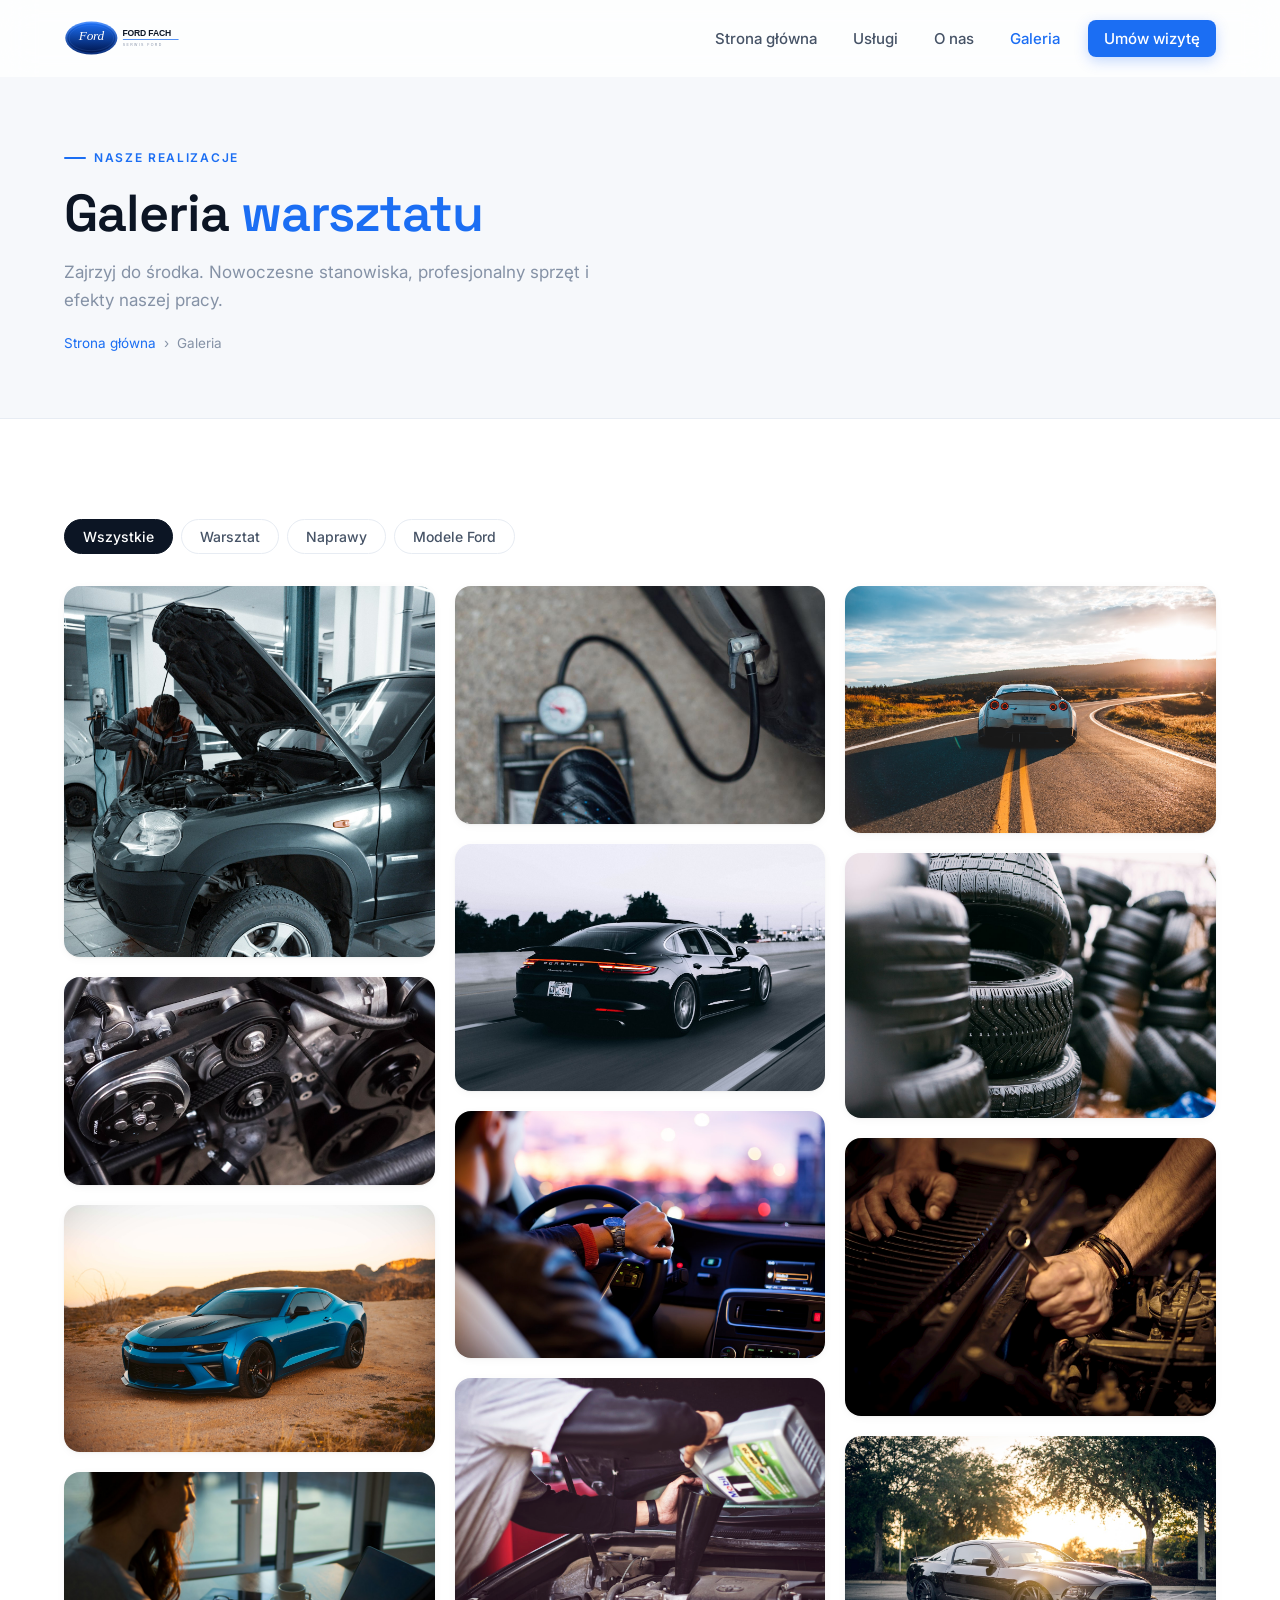
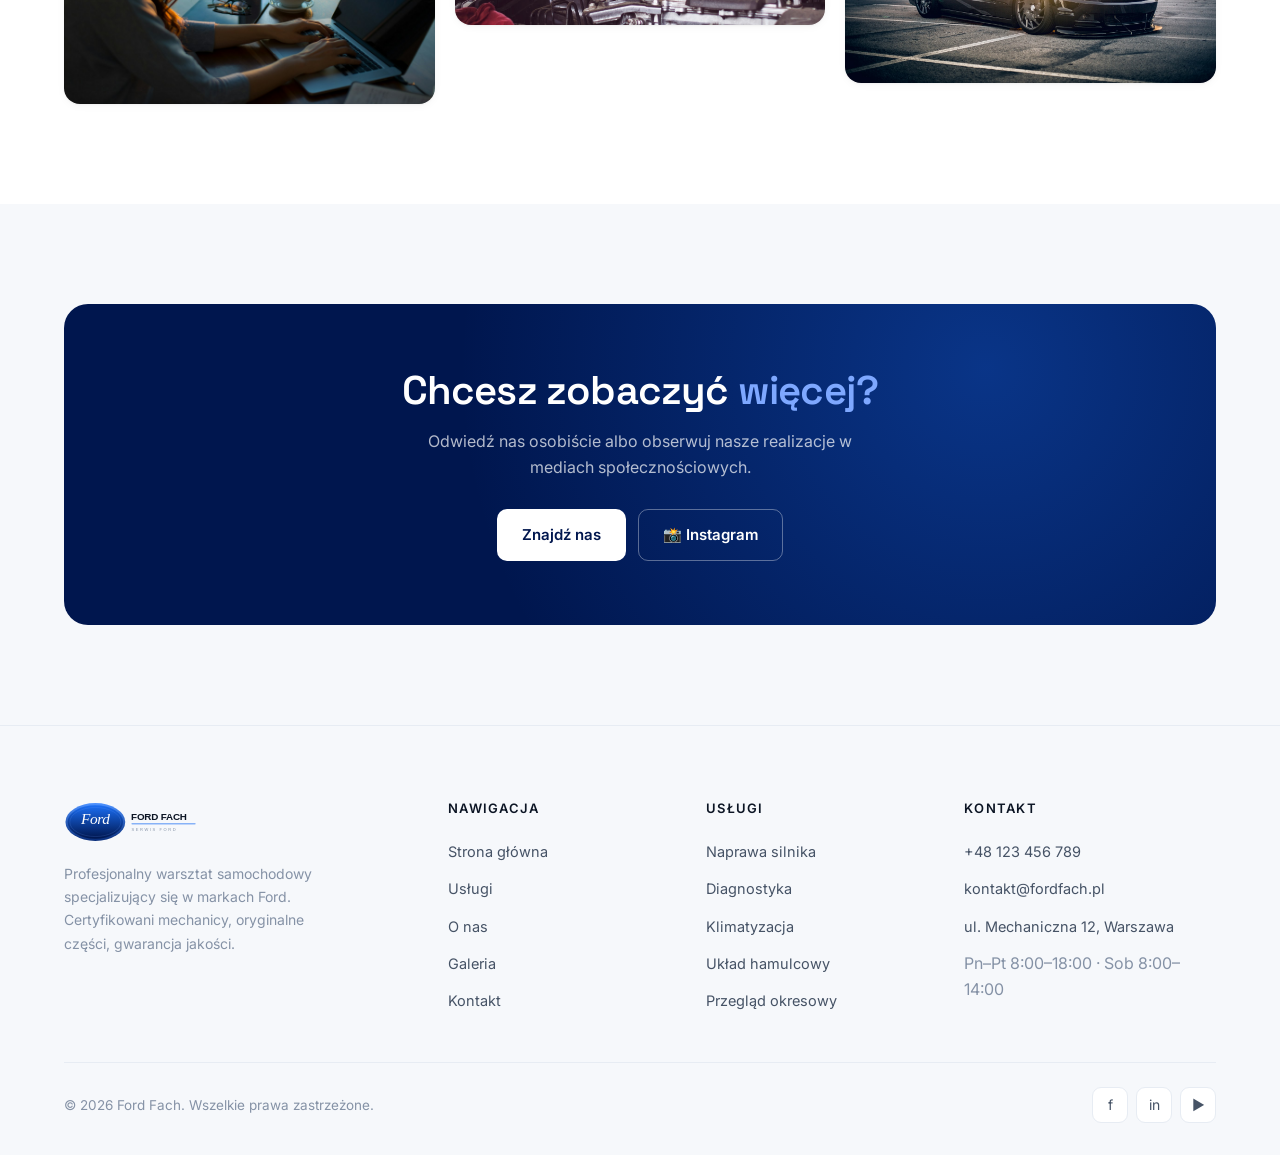
==== commit 2765fe04: "Redesign Ford Fach site: light minimal theme with real photos Complete visual overhaul from the dark" ====
--- a/ford-fach/galeria.html
+++ b/ford-fach/galeria.html
@@ -3,486 +3,86 @@
 <head>
   <meta charset="UTF-8"/>
   <meta name="viewport" content="width=device-width, initial-scale=1.0"/>
-  <title>Ford Fach — Galeria Warsztatu</title>
-  <meta name="description" content="Galeria zdjęć warsztatu Ford Fach. Nowoczesny sprzęt, profesjonalne stanowiska serwisowe."/>
+  <title>Galeria — Ford Fach</title>
+  <meta name="description" content="Galeria warsztatu Ford Fach: nasze stanowiska, sprzęt diagnostyczny i realizacje napraw."/>
   <link rel="icon" href="logo.svg" type="image/svg+xml"/>
   <link rel="stylesheet" href="css/style.css"/>
-  <style>
-    .gallery-masonry {
-      columns: 3;
-      column-gap: 1rem;
-    }
-    .gallery-masonry-item {
-      break-inside: avoid;
-      margin-bottom: 1rem;
-      border-radius: 10px;
-      overflow: hidden;
-      border: 1px solid var(--dark-border);
-      background: var(--dark-card);
-      cursor: pointer;
-      transition: all .3s ease;
-      position: relative;
-    }
-    .gallery-masonry-item:hover {
-      border-color: var(--neon-cyan);
-      box-shadow: 0 0 25px rgba(0,212,255,.2);
-      transform: scale(1.02);
-    }
-    .gallery-masonry-item:hover .gal-overlay { opacity: 1; }
-    .gal-cell {
-      width: 100%;
-      display: flex;
-      flex-direction: column;
-      align-items: center;
-      justify-content: center;
-      gap: .5rem;
-      color: var(--text-muted);
-      font-size: .8rem;
-      letter-spacing: 1px;
-      text-transform: uppercase;
-      padding: 2rem 1rem;
-      background: linear-gradient(135deg, rgba(0,40,100,.4), rgba(0,10,30,.7));
-    }
-    .gal-cell.tall { padding: 4rem 1rem; }
-    .gal-cell.xtall { padding: 6rem 1rem; }
-    .gal-icon { font-size: 2.5rem; opacity: .6; }
-    .gal-overlay {
-      position: absolute;
-      inset: 0;
-      background: rgba(0,212,255,.08);
-      opacity: 0;
-      transition: opacity .3s ease;
-      display: flex;
-      align-items: center;
-      justify-content: center;
-      font-size: 2rem;
-    }
-
-    .filter-bar {
-      display: flex;
-      gap: .75rem;
-      flex-wrap: wrap;
-      margin-bottom: 2.5rem;
-    }
-    .filter-btn {
-      padding: .5rem 1.25rem;
-      border-radius: 4px;
-      border: 1px solid var(--dark-border);
-      background: var(--dark-card);
-      color: var(--text-muted);
-      font-size: .8rem;
-      font-weight: 600;
-      letter-spacing: 1px;
-      text-transform: uppercase;
-      cursor: pointer;
-      transition: all .3s ease;
-      font-family: var(--font-main);
-    }
-    .filter-btn:hover,
-    .filter-btn.active {
-      border-color: var(--neon-cyan);
-      color: var(--neon-cyan);
-      background: rgba(0,212,255,.07);
-    }
-
-    .before-after {
-      display: grid;
-      grid-template-columns: 1fr 1fr;
-      gap: 1rem;
-      border-radius: 12px;
-      overflow: hidden;
-      border: 1px solid var(--dark-border);
-    }
-    .ba-side {
-      display: flex;
-      flex-direction: column;
-    }
-    .ba-label {
-      padding: .75rem 1.25rem;
-      font-size: .75rem;
-      font-weight: 700;
-      letter-spacing: 2px;
-      text-transform: uppercase;
-      text-align: center;
-    }
-    .ba-label.before { background: rgba(255,100,0,.1); color: var(--neon-orange); }
-    .ba-label.after  { background: rgba(0,212,255,.1); color: var(--neon-cyan); }
-    .ba-cell {
-      flex: 1;
-      padding: 3rem 1rem;
-      display: flex;
-      align-items: center;
-      justify-content: center;
-      font-size: .85rem;
-      color: var(--text-muted);
-      background: var(--dark-card);
-      text-align: center;
-    }
-
-    @media (max-width: 768px) {
-      .gallery-masonry { columns: 2; }
-      .before-after { grid-template-columns: 1fr; }
-    }
-    @media (max-width: 480px) {
-      .gallery-masonry { columns: 1; }
-    }
-  </style>
 </head>
 <body>
 
 <nav class="navbar">
-  <a href="index.html" class="nav-logo">
-    <img src="logo.svg" alt="Ford Fach Logo" style="height:48px"/>
-  </a>
-  <ul class="nav-links">
-    <li><a href="index.html">Strona Główna</a></li>
-    <li><a href="uslugi.html">Usługi</a></li>
-    <li><a href="o-nas.html">O Nas</a></li>
-    <li><a href="galeria.html" class="active">Galeria</a></li>
-    <li><a href="kontakt.html" class="nav-cta">Umów Wizytę</a></li>
-  </ul>
-  <div class="nav-toggle" id="navToggle">
-    <span></span><span></span><span></span>
+  <div class="nav-inner">
+    <a href="index.html" class="nav-logo"><img src="logo.svg" alt="Ford Fach"/></a>
+    <ul class="nav-links">
+      <li><a href="index.html">Strona główna</a></li>
+      <li><a href="uslugi.html">Usługi</a></li>
+      <li><a href="o-nas.html">O nas</a></li>
+      <li><a href="galeria.html" class="active">Galeria</a></li>
+      <li class="nav-cta"><a href="kontakt.html">Umów wizytę</a></li>
+    </ul>
+    <button class="nav-toggle" aria-label="Menu"><span></span><span></span><span></span></button>
   </div>
 </nav>
 
-<!-- PAGE HERO -->
 <div class="page-hero">
-  <div class="page-hero-content">
-    <div class="section-eyebrow">Nasze realizacje</div>
-    <h1 class="page-hero-title">Galeria <span>Warsztatu</span></h1>
-    <p style="color:var(--text-muted); max-width:500px; margin-top:.75rem">
-      Zajrzyj do środka naszego warsztatu. Profesjonalne stanowiska, nowoczesny sprzęt i efekty naszej pracy.
-    </p>
-    <div class="page-hero-breadcrumb">
-      <a href="index.html">Strona Główna</a>
-      <span>›</span>
-      <span>Galeria</span>
-    </div>
+  <div class="container">
+    <span class="eyebrow">Nasze realizacje</span>
+    <h1>Galeria <em>warsztatu</em></h1>
+    <p>Zajrzyj do środka. Nowoczesne stanowiska, profesjonalny sprzęt i efekty naszej pracy.</p>
+    <div class="breadcrumb"><a href="index.html">Strona główna</a> <span>›</span> Galeria</div>
   </div>
 </div>
 
-<!-- GALLERY -->
 <section>
-  <div class="section-eyebrow">Zdjęcia</div>
-  <div class="divider"></div>
-  <h2 class="section-title">Nasz <span>Warsztat</span></h2>
-  <p class="section-sub">Nowoczesny obiekt z 6 stanowiskami serwisowymi, kanałami i najnowszym sprzętem diagnostycznym.</p>
-
-  <div class="filter-bar">
-    <button class="filter-btn active" onclick="filterGallery('all', this)">Wszystkie</button>
-    <button class="filter-btn" onclick="filterGallery('warsztat', this)">Warsztat</button>
-    <button class="filter-btn" onclick="filterGallery('naprawa', this)">Naprawy</button>
-    <button class="filter-btn" onclick="filterGallery('sprzet', this)">Sprzęt</button>
-    <button class="filter-btn" onclick="filterGallery('ford', this)">Modele Ford</button>
-  </div>
-
-  <div class="gallery-masonry" id="galleryGrid">
-
-    <!-- Warsztat -->
-    <div class="gallery-masonry-item" data-category="warsztat">
-      <div class="gal-cell xtall">
-        <div class="gal-icon">🏭</div>
-        <span>Hala serwisowa</span>
-        <span style="font-size:.7rem; opacity:.6">6 stanowisk roboczych</span>
-      </div>
-      <div class="gal-overlay">🔍</div>
+  <div class="container">
+    <div class="filter-bar reveal">
+      <button class="filter-btn active" onclick="filterGallery('all', this)">Wszystkie</button>
+      <button class="filter-btn" onclick="filterGallery('warsztat', this)">Warsztat</button>
+      <button class="filter-btn" onclick="filterGallery('naprawa', this)">Naprawy</button>
+      <button class="filter-btn" onclick="filterGallery('auto', this)">Modele Ford</button>
     </div>
 
-    <div class="gallery-masonry-item" data-category="sprzet">
-      <div class="gal-cell tall">
-        <div class="gal-icon">💻</div>
-        <span>Diagnostyka IDS</span>
-        <span style="font-size:.7rem; opacity:.6">Ford IDS & FDRS</span>
-      </div>
-      <div class="gal-overlay">🔍</div>
-    </div>
-
-    <div class="gallery-masonry-item" data-category="naprawa">
-      <div class="gal-cell">
-        <div class="gal-icon">🔧</div>
-        <span>Naprawa silnika</span>
-        <span style="font-size:.7rem; opacity:.6">EcoBoost 1.0</span>
-      </div>
-      <div class="gal-overlay">🔍</div>
-    </div>
-
-    <div class="gallery-masonry-item" data-category="ford">
-      <div class="gal-cell tall">
-        <div class="gal-icon">🚗</div>
-        <span>Ford Focus ST</span>
-        <span style="font-size:.7rem; opacity:.6">Rok 2021</span>
-      </div>
-      <div class="gal-overlay">🔍</div>
-    </div>
-
-    <div class="gallery-masonry-item" data-category="sprzet">
-      <div class="gal-cell">
-        <div class="gal-icon">📐</div>
-        <span>Geometria 3D</span>
-        <span style="font-size:.7rem; opacity:.6">Hunter HawkEye</span>
-      </div>
-      <div class="gal-overlay">🔍</div>
-    </div>
-
-    <div class="gallery-masonry-item" data-category="warsztat">
-      <div class="gal-cell">
-        <div class="gal-icon">🏗️</div>
-        <span>Podnośniki 2-kolumnowe</span>
-        <span style="font-size:.7rem; opacity:.6">Nussbaum Pro</span>
-      </div>
-      <div class="gal-overlay">🔍</div>
-    </div>
-
-    <div class="gallery-masonry-item" data-category="naprawa">
-      <div class="gal-cell tall">
-        <div class="gal-icon">⚙️</div>
-        <span>Wymiana skrzyni biegów</span>
-        <span style="font-size:.7rem; opacity:.6">Ford Mondeo PowerShift</span>
-      </div>
-      <div class="gal-overlay">🔍</div>
-    </div>
-
-    <div class="gallery-masonry-item" data-category="ford">
-      <div class="gal-cell">
-        <div class="gal-icon">🚙</div>
-        <span>Ford Kuga PHEV</span>
-        <span style="font-size:.7rem; opacity:.6">Serwis hybrydy</span>
-      </div>
-      <div class="gal-overlay">🔍</div>
-    </div>
-
-    <div class="gallery-masonry-item" data-category="sprzet">
-      <div class="gal-cell tall">
-        <div class="gal-icon">❄️</div>
-        <span>Stacja klimatyzacji</span>
-        <span style="font-size:.7rem; opacity:.6">R134a & R1234yf</span>
-      </div>
-      <div class="gal-overlay">🔍</div>
-    </div>
-
-    <div class="gallery-masonry-item" data-category="warsztat">
-      <div class="gal-cell xtall">
-        <div class="gal-icon">🧰</div>
-        <span>Stanowisko elektryczne</span>
-        <span style="font-size:.7rem; opacity:.6">EV/HV Service Bay</span>
-      </div>
-      <div class="gal-overlay">🔍</div>
-    </div>
-
-    <div class="gallery-masonry-item" data-category="naprawa">
-      <div class="gal-cell">
-        <div class="gal-icon">🛞</div>
-        <span>Wymiana hamulców</span>
-        <span style="font-size:.7rem; opacity:.6">Ford Explorer</span>
-      </div>
-      <div class="gal-overlay">🔍</div>
-    </div>
-
-    <div class="gallery-masonry-item" data-category="ford">
-      <div class="gal-cell tall">
-        <div class="gal-icon">⚡</div>
-        <span>Ford Mustang Mach-E</span>
-        <span style="font-size:.7rem; opacity:.6">Diagnostyka BEV</span>
-      </div>
-      <div class="gal-overlay">🔍</div>
-    </div>
-
-  </div>
-</section>
-
-<!-- BEFORE/AFTER -->
-<section style="background: rgba(0,20,40,.2)">
-  <div class="section-eyebrow">Efekty pracy</div>
-  <div class="divider"></div>
-  <h2 class="section-title">Przed & <span>Po naprawie</span></h2>
-  <p class="section-sub">Przekonaj się jak wyglądają efekty naszej pracy na wybranych realizacjach.</p>
-
-  <div style="display:grid; grid-template-columns:1fr 1fr; gap:2rem">
-
-    <div>
-      <div style="margin-bottom:.75rem; font-family:var(--font-display); font-size:.9rem; letter-spacing:1px; color:var(--text-muted)">
-        Ford Focus ST — Remont silnika EcoBoost
-      </div>
-      <div class="before-after">
-        <div class="ba-side">
-          <div class="ba-label before">PRZED</div>
-          <div class="ba-cell">
-            Silnik z wyciekiem oleju, zużyty rozrząd, świecąca kontrolka. Diagnoza: uszkodzona uszczelka głowicy.
-          </div>
-        </div>
-        <div class="ba-side">
-          <div class="ba-label after">PO</div>
-          <div class="ba-cell">
-            Nowe uszczelki, wymieniony rozrząd, test kompresji 14,5 bar. Auto wraca do pełnej sprawności.
-          </div>
-        </div>
-      </div>
-    </div>
-
-    <div>
-      <div style="margin-bottom:.75rem; font-family:var(--font-display); font-size:.9rem; letter-spacing:1px; color:var(--text-muted)">
-        Ford Mondeo — Układ zawieszenia
-      </div>
-      <div class="before-after">
-        <div class="ba-side">
-          <div class="ba-label before">PRZED</div>
-          <div class="ba-cell">
-            Stukające zawieszenie, nierównomierne zużycie opon, odchylenie geometrii 2,4°. Wahacze do wymiany.
-          </div>
-        </div>
-        <div class="ba-side">
-          <div class="ba-label after">PO</div>
-          <div class="ba-cell">
-            Nowe wahacze, amortyzatory, kalibracja 3D. Geometria w normie, ciche i stabilne prowadzenie.
-          </div>
-        </div>
-      </div>
-    </div>
-
-    <div>
-      <div style="margin-bottom:.75rem; font-family:var(--font-display); font-size:.9rem; letter-spacing:1px; color:var(--text-muted)">
-        Ford Kuga — Klimatyzacja
-      </div>
-      <div class="before-after">
-        <div class="ba-side">
-          <div class="ba-label before">PRZED</div>
-          <div class="ba-cell">
-            Brak chłodzenia, brudna wkładka kabinowa, nieprzyjemny zapach. Wyciek czynnika R134a.
-          </div>
-        </div>
-        <div class="ba-side">
-          <div class="ba-label after">PO</div>
-          <div class="ba-cell">
-            Nowy czynnik, wymiana filtra kabinowego, dezynfekcja ozono. Temperatura 4°C przy 35°C na zewnątrz.
-          </div>
-        </div>
-      </div>
-    </div>
-
-    <div>
-      <div style="margin-bottom:.75rem; font-family:var(--font-display); font-size:.9rem; letter-spacing:1px; color:var(--text-muted)">
-        Ford Fiesta ST — Hamulce sportowe
-      </div>
-      <div class="before-after">
-        <div class="ba-side">
-          <div class="ba-label before">PRZED</div>
-          <div class="ba-cell">
-            Zużyte tarcze z rysami głębokości 2mm, klocki przy granicy zużycia, długa droga hamowania.
-          </div>
-        </div>
-        <div class="ba-side">
-          <div class="ba-label after">PO</div>
-          <div class="ba-cell">
-            Ventylowane tarcze EBC + klocki sportowe Ferodo. Droga hamowania skrócona o 8m przy 100km/h.
-          </div>
-        </div>
-      </div>
-    </div>
-
-  </div>
-</section>
-
-<!-- VIDEO SECTION -->
-<section>
-  <div class="section-eyebrow">Wideo</div>
-  <div class="divider"></div>
-  <h2 class="section-title">Nasz warsztat <span>w akcji</span></h2>
-  <p class="section-sub">Obejrzyj jak pracujemy i poznaj nasz nowoczesny warsztat od środka.</p>
-
-  <div style="display:grid; grid-template-columns:1fr 1fr 1fr; gap:1.5rem">
-    <div style="background:var(--dark-card); border:1px solid var(--dark-border); border-radius:12px; overflow:hidden; cursor:pointer; transition:all .3s ease" onmouseover="this.style.borderColor='var(--neon-cyan)'" onmouseout="this.style.borderColor='var(--dark-border)'">
-      <div style="height:160px; background:linear-gradient(135deg, rgba(0,50,100,.5), rgba(0,10,30,.8)); display:flex; align-items:center; justify-content:center; font-size:3rem">▶️</div>
-      <div style="padding:1rem">
-        <div style="font-weight:700; margin-bottom:.25rem">Tour po warsztacie</div>
-        <div style="font-size:.8rem; color:var(--text-muted)">5:32 min • Ford Fach Official</div>
-      </div>
-    </div>
-    <div style="background:var(--dark-card); border:1px solid var(--dark-border); border-radius:12px; overflow:hidden; cursor:pointer; transition:all .3s ease" onmouseover="this.style.borderColor='var(--neon-cyan)'" onmouseout="this.style.borderColor='var(--dark-border)'">
-      <div style="height:160px; background:linear-gradient(135deg, rgba(0,50,100,.5), rgba(0,10,30,.8)); display:flex; align-items:center; justify-content:center; font-size:3rem">▶️</div>
-      <div style="padding:1rem">
-        <div style="font-weight:700; margin-bottom:.25rem">Diagnoza Ford EcoBoost</div>
-        <div style="font-size:.8rem; color:var(--text-muted)">8:15 min • Porady techniczne</div>
-      </div>
-    </div>
-    <div style="background:var(--dark-card); border:1px solid var(--dark-border); border-radius:12px; overflow:hidden; cursor:pointer; transition:all .3s ease" onmouseover="this.style.borderColor='var(--neon-cyan)'" onmouseout="this.style.borderColor='var(--dark-border)'">
-      <div style="height:160px; background:linear-gradient(135deg, rgba(0,50,100,.5), rgba(0,10,30,.8)); display:flex; align-items:center; justify-content:center; font-size:3rem">▶️</div>
-      <div style="padding:1rem">
-        <div style="font-weight:700; margin-bottom:.25rem">Serwis Mach-E EV</div>
-        <div style="font-size:.8rem; color:var(--text-muted)">6:48 min • Pojazdy elektryczne</div>
-      </div>
+    <div class="masonry reveal">
+      <div class="masonry-item" data-cat="warsztat"><img src="img/mechanic2.jpg" alt=""/><div class="masonry-cap"><b>Stanowisko serwisowe</b><span>Diagnostyka pod maską</span></div></div>
+      <div class="masonry-item" data-cat="naprawa"><img src="img/engine.jpg" alt=""/><div class="masonry-cap"><b>Naprawa silnika</b><span>EcoBoost 1.0</span></div></div>
+      <div class="masonry-item" data-cat="auto"><img src="img/carblue.jpg" alt=""/><div class="masonry-cap"><b>Po serwisie</b><span>Gotowy do odbioru</span></div></div>
+      <div class="masonry-item" data-cat="warsztat"><img src="img/garage.jpg" alt=""/><div class="masonry-cap"><b>Diagnostyka komputerowa</b><span>Ford IDS / FDRS</span></div></div>
+      <div class="masonry-item" data-cat="naprawa"><img src="img/wheel.jpg" alt=""/><div class="masonry-cap"><b>Serwis kół</b><span>Kontrola ciśnienia</span></div></div>
+      <div class="masonry-item" data-cat="auto"><img src="img/mustang.jpg" alt=""/><div class="masonry-cap"><b>Ford — klasa premium</b><span>Odbiór po naprawie</span></div></div>
+      <div class="masonry-item" data-cat="naprawa"><img src="img/dashboard.jpg" alt=""/><div class="masonry-cap"><b>Elektronika wnętrza</b><span>Kalibracja systemów</span></div></div>
+      <div class="masonry-item" data-cat="warsztat"><img src="img/tools.jpg" alt=""/><div class="masonry-cap"><b>Wymiana oleju</b><span>Przegląd okresowy</span></div></div>
+      <div class="masonry-item" data-cat="auto"><img src="img/carred.jpg" alt=""/><div class="masonry-cap"><b>Jazda próbna</b><span>Test po naprawie</span></div></div>
+      <div class="masonry-item" data-cat="naprawa"><img src="img/tire.jpg" alt=""/><div class="masonry-cap"><b>Przechowalnia opon</b><span>Sezonowa wymiana</span></div></div>
+      <div class="masonry-item" data-cat="warsztat"><img src="img/key.jpg" alt=""/><div class="masonry-cap"><b>Precyzyjna naprawa</b><span>Ręce fachowca</span></div></div>
+      <div class="masonry-item" data-cat="auto"><img src="img/interior.jpg" alt=""/><div class="masonry-cap"><b>Ford Mustang</b><span>Serwis premium</span></div></div>
     </div>
   </div>
 </section>
 
 <!-- CTA -->
-<section style="text-align:center; background: linear-gradient(135deg, rgba(0,51,102,.3), rgba(0,100,200,.15))">
-  <h2 class="section-title">Chcesz zobaczyć <span>więcej</span>?</h2>
-  <p class="section-sub" style="margin:0 auto 2.5rem">Obserwuj nas w mediach społecznościowych lub odwiedź nas osobiście.</p>
-  <div style="display:flex; gap:1rem; justify-content:center; flex-wrap:wrap">
-    <a href="kontakt.html" class="btn-primary">📍 Znajdź nas</a>
-    <a href="#" class="btn-outline">📸 Instagram</a>
-  </div>
+<section class="section-alt">
+  <div class="container"><div class="cta-band reveal">
+    <h2>Chcesz zobaczyć <em>więcej?</em></h2>
+    <p>Odwiedź nas osobiście albo obserwuj nasze realizacje w mediach społecznościowych.</p>
+    <div class="cta-actions">
+      <a href="kontakt.html" class="btn btn-light">Znajdź nas</a>
+      <a href="#" class="btn btn-outline-light">📸 Instagram</a>
+    </div>
+  </div></div>
 </section>
 
 <footer>
-  <div class="footer-grid">
-    <div class="footer-brand">
-      <img src="logo.svg" alt="Ford Fach" style="height:56px"/>
-      <p>Profesjonalny warsztat samochodowy specjalizujący się w markach Ford. Certyfikowani mechanicy, oryginalne części, gwarancja jakości.</p>
+  <div class="container">
+    <div class="footer-grid">
+      <div class="footer-brand"><img src="logo.svg" alt="Ford Fach"/><p>Profesjonalny warsztat samochodowy specjalizujący się w markach Ford. Certyfikowani mechanicy, oryginalne części, gwarancja jakości.</p></div>
+      <div class="footer-col"><h5>Nawigacja</h5><ul><li><a href="index.html">Strona główna</a></li><li><a href="uslugi.html">Usługi</a></li><li><a href="o-nas.html">O nas</a></li><li><a href="galeria.html">Galeria</a></li><li><a href="kontakt.html">Kontakt</a></li></ul></div>
+      <div class="footer-col"><h5>Usługi</h5><ul><li><a href="uslugi.html">Naprawa silnika</a></li><li><a href="uslugi.html">Diagnostyka</a></li><li><a href="uslugi.html">Klimatyzacja</a></li><li><a href="uslugi.html">Układ hamulcowy</a></li><li><a href="uslugi.html">Przegląd okresowy</a></li></ul></div>
+      <div class="footer-col"><h5>Kontakt</h5><ul><li><a href="tel:+48123456789">+48 123 456 789</a></li><li><a href="mailto:kontakt@fordfach.pl">kontakt@fordfach.pl</a></li><li><a href="#">ul. Mechaniczna 12, Warszawa</a></li><li style="color:var(--muted)">Pn–Pt 8:00–18:00 · Sob 8:00–14:00</li></ul></div>
     </div>
-    <div>
-      <div class="footer-heading">Nawigacja</div>
-      <ul class="footer-links">
-        <li><a href="index.html">Strona Główna</a></li>
-        <li><a href="uslugi.html">Usługi</a></li>
-        <li><a href="o-nas.html">O Nas</a></li>
-        <li><a href="galeria.html">Galeria</a></li>
-        <li><a href="kontakt.html">Kontakt</a></li>
-      </ul>
-    </div>
-    <div>
-      <div class="footer-heading">Usługi</div>
-      <ul class="footer-links">
-        <li><a href="uslugi.html">Naprawa Silnika</a></li>
-        <li><a href="uslugi.html">Diagnostyka</a></li>
-        <li><a href="uslugi.html">Klimatyzacja</a></li>
-        <li><a href="uslugi.html">Hamulce</a></li>
-        <li><a href="uslugi.html">Przegląd Okresowy</a></li>
-      </ul>
-    </div>
-    <div>
-      <div class="footer-heading">Kontakt</div>
-      <ul class="footer-links">
-        <li><a href="tel:+48123456789">📞 +48 123 456 789</a></li>
-        <li><a href="mailto:kontakt@fordfach.pl">✉ kontakt@fordfach.pl</a></li>
-        <li><a href="#">📍 ul. Mechaniczna 12, Warszawa</a></li>
-      </ul>
-    </div>
-  </div>
-  <div class="footer-bottom">
-    <p>© <span class="current-year"></span> Ford Fach. Wszelkie prawa zastrzeżone.</p>
-    <div class="footer-social">
-      <a href="#" class="social-btn">f</a>
-      <a href="#" class="social-btn">in</a>
-      <a href="#" class="social-btn">▶</a>
-    </div>
+    <div class="footer-bottom"><p>© <span class="year"></span> Ford Fach. Wszelkie prawa zastrzeżone.</p><div class="footer-social"><a href="#">f</a><a href="#">in</a><a href="#">▶</a></div></div>
   </div>
 </footer>
 
 <script src="js/main.js"></script>
-<script>
-function filterGallery(cat, btn) {
-  document.querySelectorAll('.filter-btn').forEach(b => b.classList.remove('active'));
-  btn.classList.add('active');
-  document.querySelectorAll('.gallery-masonry-item').forEach(item => {
-    if (cat === 'all' || item.dataset.category === cat) {
-      item.style.display = 'block';
-    } else {
-      item.style.display = 'none';
-    }
-  });
-}
-</script>
 </body>
 </html>
--- a/ford-fach/css/style.css
+++ b/ford-fach/css/style.css
@@ -1,1145 +1,371 @@
-/* ===================== FORD FACH — PREMIUM STYLESHEET ===================== */
+/* ============================================================
+   FORD FACH — LIGHT MINIMAL DESIGN SYSTEM
+   ============================================================ */
+
+@import url('https://fonts.googleapis.com/css2?family=Inter:wght@400;500;600;700&family=Space+Grotesk:wght@500;600;700&display=swap');
 
 :root {
-  --ford-blue:       #003366;
-  --ford-light-blue: #0066CC;
-  --neon-cyan:       #00D4FF;
-  --neon-blue:       #0080FF;
-  --neon-gold:       #FFD700;
-  --neon-orange:     #FF6B00;
-  --neon-green:      #39FF14;
-  --dark-bg:         #060A12;
-  --dark-card:       #0D1520;
-  --dark-border:     #1A2740;
-  --text-white:      #F0F4FF;
-  --text-muted:      #7A8BA0;
-  --glass-bg:        rgba(0, 100, 200, 0.06);
-  --glass-border:    rgba(0, 212, 255, 0.18);
-  --font-main:       'Montserrat', sans-serif;
-  --font-display:    'Rajdhani', sans-serif;
-}
-
-@import url('https://fonts.googleapis.com/css2?family=Montserrat:wght@300;400;500;600;700;900&family=Rajdhani:wght@400;500;600;700&display=swap');
+  --blue:        #1B6EF3;   /* accent bright blue */
+  --blue-deep:   #00164E;   /* Ford deep navy */
+  --blue-soft:   #EAF1FE;   /* tint */
+  --ink:         #0C1524;   /* headings */
+  --body:        #465366;   /* body text */
+  --muted:       #8592A6;   /* secondary */
+  --line:        #E7ECF3;   /* borders */
+  --bg:          #FFFFFF;
+  --bg-alt:      #F6F8FB;
+  --bg-navy:     #00164E;
+  --white:       #FFFFFF;
+  --radius:      16px;
+  --radius-sm:   10px;
+  --shadow-sm:   0 1px 2px rgba(12,21,36,.04), 0 2px 8px rgba(12,21,36,.04);
+  --shadow-md:   0 4px 12px rgba(12,21,36,.06), 0 12px 32px rgba(12,21,36,.06);
+  --shadow-lg:   0 20px 48px rgba(12,21,36,.10);
+  --maxw:        1200px;
+  --sans:        'Inter', system-ui, sans-serif;
+  --display:     'Space Grotesk', 'Inter', sans-serif;
+}
 
 *, *::before, *::after { box-sizing: border-box; margin: 0; padding: 0; }
-
-html { scroll-behavior: smooth; }
+html { scroll-behavior: smooth; -webkit-text-size-adjust: 100%; }
 
 body {
-  background: var(--dark-bg);
-  color: var(--text-white);
-  font-family: var(--font-main);
+  font-family: var(--sans);
+  color: var(--body);
+  background: var(--bg);
+  line-height: 1.65;
+  font-size: 16px;
+  -webkit-font-smoothing: antialiased;
   overflow-x: hidden;
-  line-height: 1.6;
-}
-
-/* ── SCROLLBAR ── */
-::-webkit-scrollbar { width: 6px; }
-::-webkit-scrollbar-track { background: var(--dark-bg); }
-::-webkit-scrollbar-thumb { background: var(--neon-cyan); border-radius: 3px; }
-
-/* ══════════════════════════════════════════════
-   NAVIGATION
-══════════════════════════════════════════════ */
+}
+
+img { max-width: 100%; display: block; }
+a { color: inherit; text-decoration: none; }
+
+h1, h2, h3, h4 { color: var(--ink); font-family: var(--display); line-height: 1.15; letter-spacing: -.02em; font-weight: 600; }
+
+::selection { background: var(--blue); color: #fff; }
+
+/* ── LAYOUT ── */
+.container { max-width: var(--maxw); margin: 0 auto; padding: 0 24px; }
+section { padding: 100px 0; }
+.section-alt { background: var(--bg-alt); }
+
+.eyebrow {
+  display: inline-flex; align-items: center; gap: 8px;
+  font-size: 12px; font-weight: 600; letter-spacing: .14em;
+  text-transform: uppercase; color: var(--blue); margin-bottom: 16px;
+}
+.eyebrow::before { content: ''; width: 22px; height: 2px; background: var(--blue); border-radius: 2px; }
+
+.section-head { max-width: 620px; margin-bottom: 56px; }
+.section-head.center { margin-left: auto; margin-right: auto; text-align: center; }
+.section-head.center .eyebrow { justify-content: center; }
+.h-title { font-size: clamp(28px, 4vw, 44px); margin-bottom: 16px; }
+.h-title em { font-style: normal; color: var(--blue); }
+.h-sub { color: var(--muted); font-size: 17px; }
+
+/* ── BUTTONS ── */
+.btn {
+  display: inline-flex; align-items: center; gap: 8px;
+  padding: 13px 24px; border-radius: 10px; font-weight: 600; font-size: 15px;
+  cursor: pointer; border: 1px solid transparent; transition: all .2s ease;
+  font-family: var(--sans);
+}
+.btn-primary { background: var(--blue); color: #fff; box-shadow: 0 4px 14px rgba(27,110,243,.28); }
+.btn-primary:hover { background: #1560db; transform: translateY(-1px); box-shadow: 0 8px 22px rgba(27,110,243,.34); }
+.btn-ghost { background: #fff; color: var(--ink); border-color: var(--line); box-shadow: var(--shadow-sm); }
+.btn-ghost:hover { border-color: var(--blue); color: var(--blue); }
+.btn-dark { background: var(--ink); color: #fff; }
+.btn-dark:hover { background: #000; transform: translateY(-1px); }
+.btn-light { background: #fff; color: var(--blue-deep); }
+.btn-light:hover { transform: translateY(-1px); box-shadow: var(--shadow-md); }
+.btn-outline-light { background: transparent; color: #fff; border-color: rgba(255,255,255,.35); }
+.btn-outline-light:hover { background: rgba(255,255,255,.1); border-color: #fff; }
+
+/* ══════════════ NAVBAR ══════════════ */
 .navbar {
-  position: fixed;
-  top: 0; left: 0; right: 0;
-  z-index: 1000;
-  padding: 0 2rem;
-  height: 80px;
-  display: flex;
-  align-items: center;
-  justify-content: space-between;
-  background: rgba(6, 10, 18, 0.85);
-  backdrop-filter: blur(20px);
-  border-bottom: 1px solid var(--glass-border);
-  transition: all .3s ease;
-}
-
-.navbar.scrolled {
-  height: 64px;
-  background: rgba(6, 10, 18, 0.98);
-  box-shadow: 0 4px 30px rgba(0, 212, 255, 0.1);
-}
-
-.nav-logo {
-  display: flex;
-  align-items: center;
-  gap: .75rem;
-  text-decoration: none;
-}
-
-.nav-logo svg { height: 46px; width: auto; filter: drop-shadow(0 0 8px rgba(0,212,255,.4)); }
-
-.nav-logo-text {
-  font-family: var(--font-display);
-  font-size: 1.1rem;
-  font-weight: 700;
-  letter-spacing: 2px;
-  color: var(--text-white);
-  text-transform: uppercase;
-  line-height: 1.2;
-}
-
-.nav-logo-text span { color: var(--neon-cyan); }
-
-.nav-links {
-  display: flex;
-  align-items: center;
-  gap: 2rem;
-  list-style: none;
-}
-
-.nav-links a {
-  color: var(--text-muted);
-  text-decoration: none;
-  font-size: .85rem;
-  font-weight: 600;
-  letter-spacing: 1.5px;
-  text-transform: uppercase;
-  transition: color .3s ease;
-  position: relative;
-}
-
-.nav-links a::after {
-  content: '';
-  position: absolute;
-  bottom: -4px; left: 0; right: 0;
-  height: 2px;
-  background: var(--neon-cyan);
-  transform: scaleX(0);
-  transition: transform .3s ease;
-  box-shadow: 0 0 8px var(--neon-cyan);
-}
-
-.nav-links a:hover,
-.nav-links a.active { color: var(--neon-cyan); }
-
-.nav-links a:hover::after,
-.nav-links a.active::after { transform: scaleX(1); }
-
-.nav-cta {
-  background: linear-gradient(135deg, var(--neon-cyan), var(--neon-blue));
-  color: var(--dark-bg) !important;
-  padding: .5rem 1.5rem;
-  border-radius: 4px;
-  font-weight: 700 !important;
-  letter-spacing: 1px;
-  transition: box-shadow .3s ease, transform .2s ease !important;
-}
-
-.nav-cta::after { display: none !important; }
-
-.nav-cta:hover {
-  box-shadow: 0 0 20px rgba(0, 212, 255, 0.6) !important;
-  transform: translateY(-1px);
-  color: var(--dark-bg) !important;
-}
-
-/* HAMBURGER */
-.nav-toggle {
-  display: none;
-  flex-direction: column;
-  gap: 5px;
-  cursor: pointer;
-  padding: 4px;
-}
-
-.nav-toggle span {
-  display: block;
-  width: 26px; height: 2px;
-  background: var(--neon-cyan);
-  border-radius: 2px;
-  transition: all .3s ease;
-}
-
-/* ══════════════════════════════════════════════
-   HERO
-══════════════════════════════════════════════ */
-.hero {
-  min-height: 100vh;
-  display: flex;
-  align-items: center;
-  position: relative;
-  overflow: hidden;
-  padding: 0 5vw;
-}
-
-.hero-bg {
-  position: absolute;
-  inset: 0;
-  background:
-    radial-gradient(ellipse 80% 60% at 70% 50%, rgba(0,102,204,.2) 0%, transparent 70%),
-    radial-gradient(ellipse 50% 40% at 20% 80%, rgba(0,212,255,.08) 0%, transparent 60%),
-    linear-gradient(135deg, #060A12 0%, #0D1520 50%, #060A12 100%);
-}
-
-.hero-grid {
-  position: absolute;
-  inset: 0;
-  background-image:
-    linear-gradient(rgba(0,212,255,.04) 1px, transparent 1px),
-    linear-gradient(90deg, rgba(0,212,255,.04) 1px, transparent 1px);
-  background-size: 60px 60px;
-  mask-image: radial-gradient(ellipse at center, black 30%, transparent 80%);
-}
-
-.hero-glow {
-  position: absolute;
-  width: 600px; height: 600px;
-  border-radius: 50%;
-  background: radial-gradient(circle, rgba(0,212,255,.12) 0%, transparent 70%);
-  top: 50%; right: 10%;
-  transform: translateY(-50%);
-  animation: pulse-glow 4s ease-in-out infinite;
-}
-
-@keyframes pulse-glow {
-  0%, 100% { opacity: .6; transform: translateY(-50%) scale(1); }
-  50%       { opacity: 1;  transform: translateY(-50%) scale(1.1); }
-}
-
-.hero-content {
-  position: relative;
-  z-index: 2;
-  max-width: 700px;
-}
-
-.hero-eyebrow {
-  display: inline-flex;
-  align-items: center;
-  gap: .5rem;
-  font-size: .75rem;
-  font-weight: 700;
-  letter-spacing: 3px;
-  text-transform: uppercase;
-  color: var(--neon-cyan);
-  margin-bottom: 1.5rem;
-}
-
-.hero-eyebrow::before {
-  content: '';
-  width: 30px; height: 2px;
-  background: var(--neon-cyan);
-  box-shadow: 0 0 8px var(--neon-cyan);
-}
-
-.hero-title {
-  font-family: var(--font-display);
-  font-size: clamp(2.5rem, 7vw, 5.5rem);
-  font-weight: 700;
-  line-height: 1.05;
-  letter-spacing: -1px;
-  margin-bottom: 1.5rem;
-}
-
-.hero-title .line-gold { color: var(--neon-gold); text-shadow: 0 0 30px rgba(255,215,0,.4); }
-.hero-title .line-neon { color: var(--neon-cyan); text-shadow: 0 0 30px rgba(0,212,255,.5); }
-
-.hero-desc {
-  font-size: 1.05rem;
-  color: var(--text-muted);
-  max-width: 480px;
-  margin-bottom: 2.5rem;
-  line-height: 1.8;
-}
-
-.hero-buttons {
-  display: flex;
-  gap: 1rem;
-  flex-wrap: wrap;
-}
-
-.btn-primary {
-  display: inline-flex;
-  align-items: center;
-  gap: .5rem;
-  padding: .85rem 2rem;
-  background: linear-gradient(135deg, var(--neon-cyan), var(--neon-blue));
-  color: var(--dark-bg);
-  font-weight: 700;
-  font-size: .9rem;
-  letter-spacing: 1px;
-  text-transform: uppercase;
-  text-decoration: none;
-  border-radius: 4px;
-  transition: all .3s ease;
-  border: none;
-  cursor: pointer;
-  box-shadow: 0 4px 20px rgba(0,212,255,.3);
-}
-
-.btn-primary:hover {
-  box-shadow: 0 8px 40px rgba(0,212,255,.5);
-  transform: translateY(-2px);
-}
-
-.btn-outline {
-  display: inline-flex;
-  align-items: center;
-  gap: .5rem;
-  padding: .85rem 2rem;
-  background: transparent;
-  color: var(--neon-cyan);
-  font-weight: 700;
-  font-size: .9rem;
-  letter-spacing: 1px;
-  text-transform: uppercase;
-  text-decoration: none;
-  border-radius: 4px;
-  border: 1px solid var(--neon-cyan);
-  transition: all .3s ease;
-  cursor: pointer;
-}
-
-.btn-outline:hover {
-  background: rgba(0,212,255,.1);
-  box-shadow: 0 0 20px rgba(0,212,255,.2);
-}
-
-.hero-stats {
-  position: absolute;
-  bottom: 0; left: 0; right: 0;
-  padding: 1.5rem 5vw;
-  display: flex;
-  gap: 3rem;
-  border-top: 1px solid var(--glass-border);
-  background: rgba(6,10,18,.6);
-  backdrop-filter: blur(10px);
-  z-index: 2;
-}
-
-.hero-stat-item { text-align: center; }
-.hero-stat-num {
-  display: block;
-  font-family: var(--font-display);
-  font-size: 2rem;
-  font-weight: 700;
-  color: var(--neon-cyan);
-  text-shadow: 0 0 20px rgba(0,212,255,.5);
-  line-height: 1;
-}
-.hero-stat-label {
-  font-size: .72rem;
-  letter-spacing: 2px;
-  text-transform: uppercase;
-  color: var(--text-muted);
-  margin-top: .25rem;
-}
-
-/* ══════════════════════════════════════════════
-   SECTIONS
-══════════════════════════════════════════════ */
-section { padding: 100px 5vw; }
-
-.section-eyebrow {
-  display: inline-flex;
-  align-items: center;
-  gap: .5rem;
-  font-size: .72rem;
-  font-weight: 700;
-  letter-spacing: 3px;
-  text-transform: uppercase;
-  color: var(--neon-cyan);
-  margin-bottom: 1rem;
-}
-
-.section-eyebrow::before {
-  content: '';
-  width: 24px; height: 2px;
-  background: var(--neon-cyan);
-  box-shadow: 0 0 6px var(--neon-cyan);
-}
-
-.section-title {
-  font-family: var(--font-display);
-  font-size: clamp(1.8rem, 4vw, 3rem);
-  font-weight: 700;
-  letter-spacing: -.5px;
-  margin-bottom: .75rem;
-  line-height: 1.1;
-}
-
-.section-title span { color: var(--neon-cyan); }
-
-.section-sub {
-  color: var(--text-muted);
-  font-size: 1rem;
-  max-width: 540px;
-  line-height: 1.8;
-  margin-bottom: 3.5rem;
-}
-
-.divider {
-  width: 60px; height: 3px;
-  background: linear-gradient(90deg, var(--neon-cyan), var(--neon-blue));
-  border-radius: 2px;
-  margin-bottom: 1.5rem;
-  box-shadow: 0 0 10px rgba(0,212,255,.4);
-}
-
-/* ══════════════════════════════════════════════
-   CARDS & GLASS
-══════════════════════════════════════════════ */
-.glass-card {
-  background: var(--glass-bg);
-  border: 1px solid var(--glass-border);
-  border-radius: 12px;
-  padding: 2rem;
-  backdrop-filter: blur(10px);
-  transition: all .3s ease;
-  position: relative;
-  overflow: hidden;
-}
-
-.glass-card::before {
-  content: '';
-  position: absolute;
-  top: 0; left: 0; right: 0;
-  height: 2px;
-  background: linear-gradient(90deg, transparent, var(--neon-cyan), transparent);
-  opacity: 0;
-  transition: opacity .3s ease;
-}
-
-.glass-card:hover {
-  border-color: rgba(0,212,255,.4);
-  box-shadow: 0 10px 40px rgba(0,212,255,.1);
-  transform: translateY(-4px);
-}
-
-.glass-card:hover::before { opacity: 1; }
-
-/* ══════════════════════════════════════════════
-   SERVICES GRID
-══════════════════════════════════════════════ */
-.services-grid {
-  display: grid;
-  grid-template-columns: repeat(auto-fit, minmax(280px, 1fr));
-  gap: 1.5rem;
-}
-
-.service-card {
-  background: var(--dark-card);
-  border: 1px solid var(--dark-border);
-  border-radius: 12px;
-  padding: 2rem;
-  transition: all .35s ease;
-  position: relative;
-  overflow: hidden;
-  cursor: pointer;
-}
-
-.service-card::after {
-  content: '';
-  position: absolute;
-  inset: 0;
-  background: linear-gradient(135deg, rgba(0,212,255,.05), transparent);
-  opacity: 0;
-  transition: opacity .3s ease;
-}
-
-.service-card:hover {
-  border-color: var(--neon-cyan);
-  box-shadow: 0 0 30px rgba(0,212,255,.15), inset 0 0 30px rgba(0,212,255,.03);
-  transform: translateY(-6px);
-}
-
-.service-card:hover::after { opacity: 1; }
-
-.service-icon {
-  width: 56px; height: 56px;
-  border-radius: 12px;
-  background: linear-gradient(135deg, rgba(0,212,255,.15), rgba(0,128,255,.1));
-  border: 1px solid rgba(0,212,255,.2);
-  display: flex;
-  align-items: center;
-  justify-content: center;
-  font-size: 1.6rem;
-  margin-bottom: 1.25rem;
-  transition: all .3s ease;
-}
-
-.service-card:hover .service-icon {
-  background: linear-gradient(135deg, rgba(0,212,255,.25), rgba(0,128,255,.2));
-  box-shadow: 0 0 20px rgba(0,212,255,.3);
-}
-
-.service-title {
-  font-family: var(--font-display);
-  font-size: 1.15rem;
-  font-weight: 700;
-  letter-spacing: .5px;
-  margin-bottom: .5rem;
-  color: var(--text-white);
-}
-
-.service-desc {
-  font-size: .88rem;
-  color: var(--text-muted);
-  line-height: 1.7;
-}
-
-.service-price {
-  margin-top: 1.25rem;
-  padding-top: 1rem;
-  border-top: 1px solid var(--dark-border);
-  font-family: var(--font-display);
-  font-size: 1.1rem;
-  font-weight: 700;
-  color: var(--neon-gold);
-  text-shadow: 0 0 10px rgba(255,215,0,.3);
-}
-
-/* ══════════════════════════════════════════════
-   WHY US — FEATURES
-══════════════════════════════════════════════ */
-.features-layout {
-  display: grid;
-  grid-template-columns: 1fr 1fr;
-  gap: 4rem;
-  align-items: center;
-}
-
-.feature-list { display: flex; flex-direction: column; gap: 1.5rem; }
-
-.feature-item {
-  display: flex;
-  gap: 1.25rem;
-  align-items: flex-start;
-  padding: 1.25rem;
-  border-radius: 10px;
-  border: 1px solid transparent;
-  transition: all .3s ease;
-}
-
-.feature-item:hover {
-  background: var(--glass-bg);
-  border-color: var(--glass-border);
-}
-
-.feature-icon {
-  width: 44px; height: 44px;
-  flex-shrink: 0;
-  border-radius: 10px;
-  display: flex;
-  align-items: center;
-  justify-content: center;
-  font-size: 1.3rem;
-  background: linear-gradient(135deg, rgba(0,212,255,.15), rgba(0,128,255,.1));
-  border: 1px solid rgba(0,212,255,.2);
-}
-
-.feature-text h4 {
-  font-family: var(--font-display);
-  font-size: 1rem;
-  font-weight: 700;
-  margin-bottom: .25rem;
-  color: var(--text-white);
-}
-
-.feature-text p { font-size: .85rem; color: var(--text-muted); line-height: 1.6; }
-
-/* ══════════════════════════════════════════════
-   LOGO SHOWCASE
-══════════════════════════════════════════════ */
-.logo-showcase {
-  display: flex;
-  flex-direction: column;
-  align-items: center;
-  justify-content: center;
-  gap: 2rem;
-}
-
-.logo-ring {
-  position: relative;
-  width: 280px; height: 280px;
-  display: flex;
-  align-items: center;
-  justify-content: center;
-}
-
-.logo-ring::before {
-  content: '';
-  position: absolute;
-  inset: -8px;
-  border-radius: 50%;
-  border: 2px solid transparent;
-  background: linear-gradient(var(--dark-bg), var(--dark-bg)) padding-box,
-              linear-gradient(135deg, var(--neon-cyan), transparent, var(--neon-blue)) border-box;
-  animation: spin-ring 6s linear infinite;
-}
-
-@keyframes spin-ring { to { transform: rotate(360deg); } }
-
-.logo-ring svg {
-  width: 220px;
-  filter: drop-shadow(0 0 30px rgba(0,212,255,.5)) drop-shadow(0 0 60px rgba(0,50,150,.4));
-}
-
-/* ══════════════════════════════════════════════
-   TESTIMONIALS
-══════════════════════════════════════════════ */
-.testimonials-grid {
-  display: grid;
-  grid-template-columns: repeat(auto-fit, minmax(300px, 1fr));
-  gap: 1.5rem;
-}
-
-.testimonial-card {
-  background: var(--dark-card);
-  border: 1px solid var(--dark-border);
-  border-radius: 12px;
-  padding: 2rem;
-  position: relative;
-  transition: all .3s ease;
-}
-
-.testimonial-card:hover {
-  border-color: rgba(0,212,255,.3);
-  box-shadow: 0 8px 30px rgba(0,212,255,.08);
-}
-
-.testimonial-quote {
-  font-size: 3rem;
-  line-height: 1;
-  color: var(--neon-cyan);
-  opacity: .4;
-  margin-bottom: .5rem;
-}
-
-.testimonial-text {
-  font-size: .9rem;
-  color: var(--text-muted);
-  line-height: 1.8;
-  margin-bottom: 1.5rem;
-  font-style: italic;
-}
-
-.testimonial-author {
-  display: flex;
-  align-items: center;
-  gap: .75rem;
-}
-
-.author-avatar {
-  width: 44px; height: 44px;
-  border-radius: 50%;
-  background: linear-gradient(135deg, var(--neon-cyan), var(--neon-blue));
-  display: flex;
-  align-items: center;
-  justify-content: center;
-  font-weight: 700;
-  font-size: .9rem;
-  color: var(--dark-bg);
-  flex-shrink: 0;
-}
-
-.author-name { font-weight: 700; font-size: .9rem; }
-.author-car { font-size: .78rem; color: var(--text-muted); }
-
-.stars { color: var(--neon-gold); font-size: .85rem; letter-spacing: 2px; }
-
-/* ══════════════════════════════════════════════
-   CONTACT FORM
-══════════════════════════════════════════════ */
-.contact-layout {
-  display: grid;
-  grid-template-columns: 1fr 1.5fr;
-  gap: 4rem;
-  align-items: start;
-}
-
-.contact-info { display: flex; flex-direction: column; gap: 1.5rem; }
-
-.contact-item {
-  display: flex;
-  gap: 1rem;
-  align-items: flex-start;
-}
-
-.contact-icon {
-  width: 44px; height: 44px;
-  flex-shrink: 0;
-  border-radius: 10px;
-  background: linear-gradient(135deg, rgba(0,212,255,.15), rgba(0,128,255,.1));
-  border: 1px solid rgba(0,212,255,.2);
-  display: flex;
-  align-items: center;
-  justify-content: center;
-  font-size: 1.2rem;
-}
-
-.contact-item h4 {
-  font-size: .8rem;
-  letter-spacing: 1.5px;
-  text-transform: uppercase;
-  color: var(--neon-cyan);
-  margin-bottom: .25rem;
-}
-
-.contact-item p { font-size: .9rem; color: var(--text-muted); line-height: 1.6; }
-
-.form-group { margin-bottom: 1.25rem; }
-
-.form-group label {
-  display: block;
-  font-size: .78rem;
-  font-weight: 600;
-  letter-spacing: 1.5px;
-  text-transform: uppercase;
-  color: var(--text-muted);
-  margin-bottom: .5rem;
-}
-
-.form-group input,
-.form-group select,
-.form-group textarea {
-  width: 100%;
-  padding: .85rem 1rem;
-  background: var(--dark-card);
-  border: 1px solid var(--dark-border);
-  border-radius: 6px;
-  color: var(--text-white);
-  font-family: var(--font-main);
-  font-size: .9rem;
-  outline: none;
-  transition: all .3s ease;
-}
-
-.form-group input::placeholder,
-.form-group textarea::placeholder { color: var(--text-muted); }
-
-.form-group input:focus,
-.form-group select:focus,
-.form-group textarea:focus {
-  border-color: var(--neon-cyan);
-  box-shadow: 0 0 0 3px rgba(0,212,255,.1);
-}
-
-.form-group select option { background: var(--dark-card); }
-
-.form-group textarea { resize: vertical; min-height: 120px; }
-
-.form-row { display: grid; grid-template-columns: 1fr 1fr; gap: 1rem; }
-
-/* ══════════════════════════════════════════════
-   GALLERY
-══════════════════════════════════════════════ */
-.gallery-grid {
-  display: grid;
-  grid-template-columns: repeat(3, 1fr);
-  grid-template-rows: repeat(2, 220px);
-  gap: 1rem;
-}
-
-.gallery-item {
-  border-radius: 10px;
-  overflow: hidden;
-  position: relative;
-  background: var(--dark-card);
-  border: 1px solid var(--dark-border);
-  transition: all .3s ease;
-  display: flex;
-  align-items: center;
-  justify-content: center;
-  cursor: pointer;
-}
-
-.gallery-item:nth-child(1) { grid-row: span 2; }
-.gallery-item:nth-child(4) { grid-column: span 2; }
-
-.gallery-item:hover { border-color: var(--neon-cyan); box-shadow: 0 0 30px rgba(0,212,255,.2); }
-
-.gallery-placeholder {
-  width: 100%; height: 100%;
-  display: flex;
-  flex-direction: column;
-  align-items: center;
-  justify-content: center;
-  gap: .75rem;
-  background: linear-gradient(135deg, rgba(0,50,100,.5), rgba(0,20,40,.8));
-  color: var(--text-muted);
-  font-size: .8rem;
-  letter-spacing: 1px;
-  text-transform: uppercase;
-  transition: all .3s ease;
-}
-
-.gallery-item:hover .gallery-placeholder {
-  background: linear-gradient(135deg, rgba(0,100,200,.2), rgba(0,50,100,.5));
-  color: var(--neon-cyan);
-}
-
-.gallery-placeholder-icon { font-size: 2.5rem; opacity: .5; }
-
-/* ══════════════════════════════════════════════
-   TEAM
-══════════════════════════════════════════════ */
-.team-grid {
-  display: grid;
-  grid-template-columns: repeat(auto-fit, minmax(220px, 1fr));
-  gap: 1.5rem;
-}
-
-.team-card {
-  background: var(--dark-card);
-  border: 1px solid var(--dark-border);
-  border-radius: 12px;
-  padding: 2rem;
-  text-align: center;
-  transition: all .3s ease;
-}
-
-.team-card:hover {
-  border-color: rgba(0,212,255,.3);
-  transform: translateY(-4px);
-  box-shadow: 0 10px 30px rgba(0,212,255,.1);
-}
-
-.team-avatar {
-  width: 80px; height: 80px;
-  border-radius: 50%;
-  background: linear-gradient(135deg, var(--ford-blue), var(--neon-blue));
-  border: 3px solid rgba(0,212,255,.3);
-  margin: 0 auto 1rem;
-  display: flex;
-  align-items: center;
-  justify-content: center;
-  font-family: var(--font-display);
-  font-size: 1.8rem;
-  font-weight: 700;
-  color: var(--neon-cyan);
-  box-shadow: 0 0 20px rgba(0,212,255,.2);
-}
-
-.team-name {
-  font-family: var(--font-display);
-  font-size: 1.1rem;
-  font-weight: 700;
-  margin-bottom: .25rem;
-}
-
-.team-role { font-size: .8rem; color: var(--neon-cyan); letter-spacing: 1.5px; text-transform: uppercase; margin-bottom: .75rem; }
-
-.team-cert {
-  display: inline-block;
-  padding: .2rem .75rem;
-  background: rgba(0,212,255,.1);
-  border: 1px solid rgba(0,212,255,.2);
-  border-radius: 20px;
-  font-size: .72rem;
-  color: var(--neon-cyan);
-  letter-spacing: 1px;
-}
-
-/* ══════════════════════════════════════════════
-   WORKING HOURS BANNER
-══════════════════════════════════════════════ */
-.hours-banner {
-  background: linear-gradient(135deg, rgba(0,51,102,.4), rgba(0,128,204,.2));
-  border-top: 1px solid rgba(0,212,255,.15);
-  border-bottom: 1px solid rgba(0,212,255,.15);
-  padding: 2.5rem 5vw;
-  display: flex;
-  align-items: center;
-  justify-content: space-between;
-  gap: 2rem;
-  flex-wrap: wrap;
-}
-
-.hours-item {
-  text-align: center;
-  flex: 1;
-  min-width: 140px;
-}
-
-.hours-day {
-  font-size: .72rem;
-  letter-spacing: 2px;
-  text-transform: uppercase;
-  color: var(--text-muted);
-  margin-bottom: .25rem;
-}
-
-.hours-time {
-  font-family: var(--font-display);
-  font-size: 1.3rem;
-  font-weight: 700;
-  color: var(--neon-cyan);
-}
-
-.hours-separator {
-  width: 1px;
-  height: 50px;
-  background: rgba(0,212,255,.2);
-}
-
-/* ══════════════════════════════════════════════
-   MAP SECTION
-══════════════════════════════════════════════ */
-.map-placeholder {
-  width: 100%;
-  height: 320px;
-  border-radius: 12px;
-  background: var(--dark-card);
-  border: 1px solid var(--dark-border);
-  display: flex;
-  flex-direction: column;
-  align-items: center;
-  justify-content: center;
-  gap: 1rem;
-  color: var(--text-muted);
-  font-size: 2rem;
-  position: relative;
-  overflow: hidden;
-}
-
-.map-placeholder::before {
-  content: '';
-  position: absolute;
-  inset: 0;
-  background:
-    linear-gradient(rgba(0,212,255,.04) 1px, transparent 1px),
-    linear-gradient(90deg, rgba(0,212,255,.04) 1px, transparent 1px);
-  background-size: 30px 30px;
-}
-
-.map-placeholder p { font-size: .9rem; letter-spacing: 1px; z-index: 1; }
-.map-placeholder span { z-index: 1; }
-
-/* ══════════════════════════════════════════════
-   FOOTER
-══════════════════════════════════════════════ */
-footer {
-  background: var(--dark-card);
-  border-top: 1px solid var(--dark-border);
-  padding: 4rem 5vw 2rem;
-}
-
-.footer-grid {
-  display: grid;
-  grid-template-columns: 1.5fr 1fr 1fr 1fr;
-  gap: 3rem;
-  margin-bottom: 3rem;
-}
-
-.footer-brand p {
-  font-size: .85rem;
-  color: var(--text-muted);
-  line-height: 1.7;
-  margin-top: 1rem;
-  max-width: 260px;
-}
-
-.footer-heading {
-  font-family: var(--font-display);
-  font-size: .8rem;
-  font-weight: 700;
-  letter-spacing: 2.5px;
-  text-transform: uppercase;
-  color: var(--neon-cyan);
-  margin-bottom: 1.25rem;
-}
-
-.footer-links { list-style: none; display: flex; flex-direction: column; gap: .6rem; }
-
-.footer-links a {
-  color: var(--text-muted);
-  text-decoration: none;
-  font-size: .88rem;
-  transition: color .3s ease;
-}
-
-.footer-links a:hover { color: var(--neon-cyan); }
-
-.footer-bottom {
-  padding-top: 2rem;
-  border-top: 1px solid var(--dark-border);
-  display: flex;
-  align-items: center;
-  justify-content: space-between;
-  flex-wrap: wrap;
-  gap: 1rem;
-}
-
-.footer-bottom p { font-size: .8rem; color: var(--text-muted); }
-
-.footer-social {
-  display: flex;
-  gap: .75rem;
-}
-
-.social-btn {
-  width: 36px; height: 36px;
-  border-radius: 8px;
-  background: var(--glass-bg);
-  border: 1px solid var(--glass-border);
-  display: flex;
-  align-items: center;
-  justify-content: center;
-  font-size: .9rem;
-  text-decoration: none;
-  transition: all .3s ease;
-  color: var(--text-muted);
-}
-
-.social-btn:hover {
-  background: rgba(0,212,255,.1);
-  border-color: var(--neon-cyan);
-  color: var(--neon-cyan);
-  box-shadow: 0 0 15px rgba(0,212,255,.2);
-}
-
-/* ══════════════════════════════════════════════
-   PAGE HERO (inner pages)
-══════════════════════════════════════════════ */
-.page-hero {
-  min-height: 360px;
-  display: flex;
-  align-items: center;
-  padding: 120px 5vw 60px;
-  position: relative;
-  overflow: hidden;
-  background:
-    radial-gradient(ellipse 70% 80% at 80% 50%, rgba(0,102,204,.15) 0%, transparent 70%),
-    linear-gradient(135deg, #060A12 0%, #0D1520 100%);
-}
-
-.page-hero::after {
-  content: '';
-  position: absolute;
-  inset: 0;
-  background-image:
-    linear-gradient(rgba(0,212,255,.03) 1px, transparent 1px),
-    linear-gradient(90deg, rgba(0,212,255,.03) 1px, transparent 1px);
-  background-size: 50px 50px;
-}
-
-.page-hero-content { position: relative; z-index: 2; }
-
-.page-hero-title {
-  font-family: var(--font-display);
-  font-size: clamp(2rem, 5vw, 3.5rem);
-  font-weight: 700;
-  margin-bottom: .75rem;
-}
-
-.page-hero-title span { color: var(--neon-cyan); }
-
-.page-hero-breadcrumb {
-  display: flex;
-  align-items: center;
-  gap: .5rem;
-  font-size: .8rem;
-  color: var(--text-muted);
-  margin-top: .5rem;
-}
-
-.page-hero-breadcrumb a { color: var(--neon-cyan); text-decoration: none; }
-
-/* ══════════════════════════════════════════════
-   NEON ACCENT UTILS
-══════════════════════════════════════════════ */
-.neon-text  { color: var(--neon-cyan); text-shadow: 0 0 20px rgba(0,212,255,.5); }
-.gold-text  { color: var(--neon-gold); text-shadow: 0 0 15px rgba(255,215,0,.4); }
-
-.badge {
-  display: inline-block;
-  padding: .2rem .8rem;
-  border-radius: 20px;
-  font-size: .72rem;
-  font-weight: 700;
-  letter-spacing: 1.5px;
-  text-transform: uppercase;
-}
-
-.badge-neon {
-  background: rgba(0,212,255,.1);
-  border: 1px solid rgba(0,212,255,.3);
-  color: var(--neon-cyan);
-}
-
-.badge-gold {
-  background: rgba(255,215,0,.1);
-  border: 1px solid rgba(255,215,0,.3);
-  color: var(--neon-gold);
-}
-
-/* ══════════════════════════════════════════════
-   PRICE TABLE
-══════════════════════════════════════════════ */
-.price-table {
-  background: var(--dark-card);
-  border: 1px solid var(--dark-border);
-  border-radius: 12px;
-  overflow: hidden;
-}
-
-.price-table-header {
-  display: grid;
-  grid-template-columns: 1fr auto auto;
-  padding: .75rem 1.5rem;
-  background: rgba(0,212,255,.05);
-  border-bottom: 1px solid var(--dark-border);
-  font-size: .72rem;
-  font-weight: 700;
-  letter-spacing: 2px;
-  text-transform: uppercase;
-  color: var(--neon-cyan);
-}
-
-.price-row {
-  display: grid;
-  grid-template-columns: 1fr auto auto;
-  padding: 1rem 1.5rem;
-  border-bottom: 1px solid rgba(26,39,64,.5);
-  align-items: center;
-  transition: background .2s ease;
-}
-
-.price-row:last-child { border-bottom: none; }
-.price-row:hover { background: rgba(0,212,255,.03); }
-
-.price-name { font-size: .9rem; }
-.price-time { font-size: .8rem; color: var(--text-muted); text-align: right; padding-right: 2rem; }
-.price-cost { font-family: var(--font-display); font-weight: 700; color: var(--neon-gold); text-align: right; min-width: 100px; }
-
-/* ══════════════════════════════════════════════
-   RESPONSIVE
-══════════════════════════════════════════════ */
-@media (max-width: 1024px) {
-  .features-layout  { grid-template-columns: 1fr; }
-  .contact-layout   { grid-template-columns: 1fr; }
-  .footer-grid      { grid-template-columns: 1fr 1fr; }
-  .gallery-grid     { grid-template-columns: 1fr 1fr; grid-template-rows: auto; }
-  .gallery-item:nth-child(1) { grid-row: auto; }
-  .gallery-item:nth-child(4) { grid-column: auto; }
-}
-
-@media (max-width: 768px) {
-  .nav-links        { display: none; flex-direction: column; position: absolute; top: 80px; left: 0; right: 0; background: rgba(6,10,18,.98); padding: 2rem; gap: 1.5rem; border-bottom: 1px solid var(--glass-border); }
-  .nav-links.open   { display: flex; }
-  .nav-toggle       { display: flex; }
-  .hero-stats       { flex-wrap: wrap; justify-content: center; gap: 1.5rem; }
-  .hours-separator  { display: none; }
-  .footer-grid      { grid-template-columns: 1fr; }
-  .form-row         { grid-template-columns: 1fr; }
-  .gallery-grid     { grid-template-columns: 1fr; }
-  section           { padding: 60px 1.5rem; }
-  .hero             { padding: 0 1.5rem; }
-}
-
-/* ══════════════════════════════════════════════
-   ANIMATIONS
-══════════════════════════════════════════════ */
-@keyframes fade-up {
-  from { opacity: 0; transform: translateY(30px); }
-  to   { opacity: 1; transform: translateY(0); }
-}
-
-.fade-up { animation: fade-up .7s ease forwards; }
-.delay-1 { animation-delay: .1s; }
-.delay-2 { animation-delay: .2s; }
-.delay-3 { animation-delay: .3s; }
-.delay-4 { animation-delay: .4s; }
+  position: fixed; top: 0; left: 0; right: 0; z-index: 100;
+  background: rgba(255,255,255,.8); backdrop-filter: blur(16px);
+  border-bottom: 1px solid transparent; transition: all .25s ease;
+}
+.navbar.scrolled { border-bottom-color: var(--line); box-shadow: var(--shadow-sm); background: rgba(255,255,255,.92); }
+.nav-inner { max-width: var(--maxw); margin: 0 auto; padding: 0 24px; height: 76px; display: flex; align-items: center; justify-content: space-between; }
+.nav-logo { display: flex; align-items: center; }
+.nav-logo img { height: 42px; }
+.nav-links { display: flex; align-items: center; gap: 4px; list-style: none; }
+.nav-links > li > a {
+  padding: 9px 16px; font-size: 15px; font-weight: 500; color: var(--body);
+  border-radius: 8px; transition: all .2s ease;
+}
+.nav-links > li > a:hover { color: var(--ink); background: var(--bg-alt); }
+.nav-links > li > a.active { color: var(--blue); }
+.nav-cta { margin-left: 8px; }
+.nav-cta a { background: var(--blue); color: #fff !important; padding: 10px 20px; border-radius: 9px; font-weight: 600; box-shadow: 0 4px 14px rgba(27,110,243,.26); }
+.nav-cta a:hover { background: #1560db !important; }
+.nav-toggle { display: none; flex-direction: column; gap: 5px; padding: 8px; cursor: pointer; background: none; border: none; }
+.nav-toggle span { width: 24px; height: 2px; background: var(--ink); border-radius: 2px; transition: .3s; }
+
+/* ══════════════ HERO ══════════════ */
+.hero { padding: 148px 0 90px; position: relative; }
+.hero-grid { display: grid; grid-template-columns: 1.05fr .95fr; gap: 64px; align-items: center; }
+.hero-badge {
+  display: inline-flex; align-items: center; gap: 8px; padding: 6px 14px 6px 8px;
+  background: var(--blue-soft); border-radius: 100px; font-size: 13px; font-weight: 600;
+  color: var(--blue-deep); margin-bottom: 24px;
+}
+.hero-badge b { background: var(--blue); color: #fff; padding: 2px 9px; border-radius: 100px; font-size: 11px; letter-spacing: .04em; }
+.hero h1 { font-size: clamp(38px, 5.5vw, 62px); line-height: 1.06; margin-bottom: 22px; letter-spacing: -.03em; }
+.hero h1 em { font-style: normal; color: var(--blue); }
+.hero-lead { font-size: 18px; color: var(--body); max-width: 480px; margin-bottom: 32px; }
+.hero-actions { display: flex; gap: 12px; flex-wrap: wrap; margin-bottom: 40px; }
+.hero-trust { display: flex; align-items: center; gap: 20px; flex-wrap: wrap; }
+.hero-trust-item { display: flex; align-items: center; gap: 8px; font-size: 14px; color: var(--muted); }
+.hero-trust-item svg { color: var(--blue); flex-shrink: 0; }
+
+.hero-media { position: relative; }
+.hero-media img { width: 100%; border-radius: 20px; object-fit: cover; aspect-ratio: 4/5; box-shadow: var(--shadow-lg); }
+.hero-float {
+  position: absolute; bottom: 24px; left: -24px; background: #fff; border-radius: 14px;
+  padding: 16px 20px; box-shadow: var(--shadow-lg); display: flex; align-items: center; gap: 14px;
+  border: 1px solid var(--line);
+}
+.hero-float-icon { width: 44px; height: 44px; border-radius: 10px; background: var(--blue-soft); display: grid; place-items: center; font-size: 22px; }
+.hero-float b { display: block; font-family: var(--display); font-size: 20px; color: var(--ink); line-height: 1; }
+.hero-float span { font-size: 12.5px; color: var(--muted); }
+.hero-badge-top {
+  position: absolute; top: 20px; right: -16px; background: var(--blue-deep); color: #fff;
+  border-radius: 12px; padding: 12px 18px; box-shadow: var(--shadow-lg); text-align: center;
+}
+.hero-badge-top b { display: block; font-family: var(--display); font-size: 22px; line-height: 1; }
+.hero-badge-top span { font-size: 11px; opacity: .8; letter-spacing: .06em; text-transform: uppercase; }
+
+/* ══════════════ LOGO STRIP / STATS ══════════════ */
+.stats-band { background: var(--bg-navy); }
+.stats-grid { display: grid; grid-template-columns: repeat(4, 1fr); gap: 24px; padding: 44px 0; }
+.stat { text-align: center; color: #fff; }
+.stat-num { font-family: var(--display); font-size: 40px; font-weight: 700; line-height: 1; color: #fff; }
+.stat-num span { color: #7EA8FF; }
+.stat-label { font-size: 13px; color: rgba(255,255,255,.6); margin-top: 8px; letter-spacing: .03em; }
+
+/* ══════════════ SERVICE CARDS ══════════════ */
+.cards-grid { display: grid; grid-template-columns: repeat(3, 1fr); gap: 24px; }
+.card {
+  background: #fff; border: 1px solid var(--line); border-radius: var(--radius);
+  overflow: hidden; transition: all .25s ease; display: flex; flex-direction: column;
+}
+.card:hover { box-shadow: var(--shadow-md); transform: translateY(-4px); border-color: #DCE4EF; }
+.card-media { aspect-ratio: 16/10; overflow: hidden; }
+.card-media img { width: 100%; height: 100%; object-fit: cover; transition: transform .5s ease; }
+.card:hover .card-media img { transform: scale(1.05); }
+.card-body { padding: 24px; flex: 1; display: flex; flex-direction: column; }
+.card-body h3 { font-size: 19px; margin-bottom: 8px; }
+.card-body p { font-size: 14.5px; color: var(--muted); flex: 1; }
+.card-foot { margin-top: 18px; padding-top: 16px; border-top: 1px solid var(--line); display: flex; align-items: center; justify-content: space-between; }
+.card-price { font-family: var(--display); font-weight: 600; color: var(--ink); font-size: 16px; }
+.card-price small { color: var(--muted); font-weight: 400; font-size: 12px; }
+.card-arrow { color: var(--blue); font-weight: 600; font-size: 14px; }
+
+/* ══════════════ SPLIT / WHY US ══════════════ */
+.split { display: grid; grid-template-columns: 1fr 1fr; gap: 64px; align-items: center; }
+.split-media img { width: 100%; border-radius: var(--radius); object-fit: cover; aspect-ratio: 4/3; box-shadow: var(--shadow-md); }
+.feature-row { display: flex; gap: 16px; padding: 18px 0; border-bottom: 1px solid var(--line); }
+.feature-row:last-child { border-bottom: none; }
+.feature-ic { width: 44px; height: 44px; border-radius: 11px; background: var(--blue-soft); color: var(--blue); display: grid; place-items: center; flex-shrink: 0; }
+.feature-row h4 { font-size: 16.5px; margin-bottom: 3px; }
+.feature-row p { font-size: 14px; color: var(--muted); }
+
+/* ══════════════ TESTIMONIALS ══════════════ */
+.quotes-grid { display: grid; grid-template-columns: repeat(3, 1fr); gap: 24px; }
+.quote { background: #fff; border: 1px solid var(--line); border-radius: var(--radius); padding: 28px; box-shadow: var(--shadow-sm); }
+.quote-stars { color: #F5A623; font-size: 15px; letter-spacing: 2px; margin-bottom: 14px; }
+.quote-text { font-size: 15px; color: var(--body); margin-bottom: 20px; }
+.quote-author { display: flex; align-items: center; gap: 12px; }
+.quote-avatar { width: 44px; height: 44px; border-radius: 50%; background: var(--blue-deep); color: #fff; display: grid; place-items: center; font-weight: 600; font-size: 15px; font-family: var(--display); flex-shrink: 0; }
+.quote-author b { display: block; color: var(--ink); font-size: 14.5px; }
+.quote-author span { font-size: 13px; color: var(--muted); }
+
+/* ══════════════ CTA BAND ══════════════ */
+.cta-band { background: var(--bg-navy); border-radius: 24px; padding: 64px; text-align: center; position: relative; overflow: hidden; }
+.cta-band::after { content: ''; position: absolute; inset: 0; background: radial-gradient(circle at 80% 20%, rgba(27,110,243,.35), transparent 55%); }
+.cta-band > * { position: relative; z-index: 1; }
+.cta-band h2 { color: #fff; font-size: clamp(28px, 4vw, 40px); margin-bottom: 14px; }
+.cta-band h2 em { font-style: normal; color: #7EA8FF; }
+.cta-band p { color: rgba(255,255,255,.7); max-width: 480px; margin: 0 auto 28px; }
+.cta-actions { display: flex; gap: 12px; justify-content: center; flex-wrap: wrap; }
+
+/* ══════════════ FOOTER ══════════════ */
+footer { background: var(--bg-alt); border-top: 1px solid var(--line); padding: 72px 0 32px; }
+.footer-grid { display: grid; grid-template-columns: 1.6fr 1fr 1fr 1.2fr; gap: 48px; }
+.footer-brand img { height: 48px; margin-bottom: 16px; }
+.footer-brand p { font-size: 14px; color: var(--muted); max-width: 280px; }
+.footer-col h5 { font-size: 13px; letter-spacing: .1em; text-transform: uppercase; color: var(--ink); margin-bottom: 18px; font-family: var(--sans); font-weight: 600; }
+.footer-col ul { list-style: none; display: flex; flex-direction: column; gap: 11px; }
+.footer-col a { font-size: 14.5px; color: var(--body); transition: color .2s; }
+.footer-col a:hover { color: var(--blue); }
+.footer-bottom { margin-top: 48px; padding-top: 24px; border-top: 1px solid var(--line); display: flex; justify-content: space-between; align-items: center; flex-wrap: wrap; gap: 12px; }
+.footer-bottom p { font-size: 13.5px; color: var(--muted); }
+.footer-social { display: flex; gap: 8px; }
+.footer-social a { width: 36px; height: 36px; border-radius: 9px; background: #fff; border: 1px solid var(--line); display: grid; place-items: center; color: var(--body); font-size: 14px; transition: all .2s; }
+.footer-social a:hover { background: var(--blue); color: #fff; border-color: var(--blue); }
+
+/* ══════════════ PAGE HERO (inner) ══════════════ */
+.page-hero { padding: 140px 0 64px; background: var(--bg-alt); border-bottom: 1px solid var(--line); }
+.page-hero h1 { font-size: clamp(32px, 5vw, 52px); margin-bottom: 14px; }
+.page-hero h1 em { font-style: normal; color: var(--blue); }
+.page-hero p { font-size: 17px; color: var(--muted); max-width: 560px; }
+.breadcrumb { display: flex; gap: 8px; align-items: center; font-size: 13.5px; color: var(--muted); margin-top: 18px; }
+.breadcrumb a { color: var(--blue); }
+
+/* ══════════════ PRICE TABLE ══════════════ */
+.price-block { margin-bottom: 40px; }
+.price-block > h3 { font-size: 20px; margin-bottom: 18px; display: flex; align-items: center; gap: 10px; }
+.price-block > h3 .pic { width: 34px; height: 34px; border-radius: 9px; background: var(--blue-soft); color: var(--blue); display: grid; place-items: center; }
+.ptable { background: #fff; border: 1px solid var(--line); border-radius: var(--radius); overflow: hidden; }
+.ptable-head, .prow { display: grid; grid-template-columns: 1fr auto auto; gap: 20px; align-items: center; padding: 14px 22px; }
+.ptable-head { background: var(--bg-alt); font-size: 12px; letter-spacing: .08em; text-transform: uppercase; color: var(--muted); font-weight: 600; }
+.prow { border-top: 1px solid var(--line); transition: background .15s; }
+.prow:hover { background: var(--blue-soft); }
+.prow .p-name { font-size: 15px; color: var(--ink); font-weight: 500; }
+.prow .p-time { font-size: 13px; color: var(--muted); text-align: right; }
+.prow .p-cost { font-family: var(--display); font-weight: 600; color: var(--blue); text-align: right; min-width: 90px; }
+.note { display: flex; gap: 14px; padding: 20px 24px; background: var(--blue-soft); border-radius: var(--radius); margin-top: 8px; }
+.note b { color: var(--blue-deep); }
+.note p { font-size: 14px; color: var(--body); margin-top: 2px; }
+
+/* ══════════════ TEAM ══════════════ */
+.team-grid { display: grid; grid-template-columns: repeat(4, 1fr); gap: 24px; }
+.member { background: #fff; border: 1px solid var(--line); border-radius: var(--radius); overflow: hidden; transition: all .25s; }
+.member:hover { box-shadow: var(--shadow-md); transform: translateY(-4px); }
+.member-photo { aspect-ratio: 1; background: var(--blue-soft); overflow: hidden; }
+.member-photo img { width: 100%; height: 100%; object-fit: cover; }
+.member-body { padding: 20px; }
+.member-body h4 { font-size: 17px; margin-bottom: 3px; }
+.member-role { font-size: 13px; color: var(--blue); font-weight: 500; margin-bottom: 10px; }
+.member-body p { font-size: 13px; color: var(--muted); margin-bottom: 12px; }
+.chip { display: inline-block; padding: 4px 12px; background: var(--bg-alt); border: 1px solid var(--line); border-radius: 100px; font-size: 12px; color: var(--body); font-weight: 500; }
+
+/* ══════════════ TIMELINE ══════════════ */
+.timeline { position: relative; padding-left: 32px; max-width: 680px; }
+.timeline::before { content: ''; position: absolute; left: 5px; top: 6px; bottom: 6px; width: 2px; background: var(--line); }
+.tl-item { position: relative; padding-bottom: 34px; }
+.tl-item:last-child { padding-bottom: 0; }
+.tl-item::before { content: ''; position: absolute; left: -32px; top: 5px; width: 12px; height: 12px; border-radius: 50%; background: var(--blue); border: 3px solid #fff; box-shadow: 0 0 0 2px var(--blue-soft); }
+.tl-year { font-family: var(--display); font-weight: 700; color: var(--blue); font-size: 18px; margin-bottom: 3px; }
+.tl-item h4 { font-size: 16.5px; margin-bottom: 5px; }
+.tl-item p { font-size: 14px; color: var(--muted); }
+
+/* ══════════════ CERTIFICATES ══════════════ */
+.cert-grid { display: grid; grid-template-columns: repeat(4, 1fr); gap: 16px; }
+.cert { background: #fff; border: 1px solid var(--line); border-radius: var(--radius-sm); padding: 22px; text-align: center; transition: all .2s; }
+.cert:hover { box-shadow: var(--shadow-sm); border-color: #DCE4EF; }
+.cert-ic { font-size: 26px; margin-bottom: 10px; }
+.cert b { display: block; font-size: 14px; color: var(--ink); margin-bottom: 2px; }
+.cert span { font-size: 12px; color: var(--muted); }
+
+/* ══════════════ GALLERY ══════════════ */
+.filter-bar { display: flex; gap: 8px; flex-wrap: wrap; margin-bottom: 32px; }
+.filter-btn { padding: 8px 18px; border-radius: 100px; border: 1px solid var(--line); background: #fff; color: var(--body); font-size: 14px; font-weight: 500; cursor: pointer; transition: all .2s; font-family: var(--sans); }
+.filter-btn:hover { border-color: var(--blue); color: var(--blue); }
+.filter-btn.active { background: var(--ink); color: #fff; border-color: var(--ink); }
+.masonry { columns: 3; column-gap: 20px; }
+.masonry-item { break-inside: avoid; margin-bottom: 20px; border-radius: var(--radius); overflow: hidden; position: relative; box-shadow: var(--shadow-sm); }
+.masonry-item img { width: 100%; transition: transform .5s ease; }
+.masonry-item:hover img { transform: scale(1.05); }
+.masonry-cap { position: absolute; left: 0; right: 0; bottom: 0; padding: 32px 18px 16px; background: linear-gradient(transparent, rgba(12,21,36,.82)); color: #fff; opacity: 0; transition: opacity .3s; }
+.masonry-item:hover .masonry-cap { opacity: 1; }
+.masonry-cap b { display: block; font-family: var(--display); font-size: 15px; }
+.masonry-cap span { font-size: 12.5px; opacity: .8; }
+
+/* before/after */
+.ba-grid { display: grid; grid-template-columns: 1fr 1fr; gap: 24px; }
+.ba-card { border: 1px solid var(--line); border-radius: var(--radius); overflow: hidden; background: #fff; }
+.ba-card > b { display: block; padding: 16px 20px 0; font-family: var(--display); font-size: 15px; color: var(--ink); }
+.ba-imgs { display: grid; grid-template-columns: 1fr 1fr; gap: 2px; padding: 14px 20px 20px; }
+.ba-side { position: relative; }
+.ba-side img { width: 100%; aspect-ratio: 3/2; object-fit: cover; border-radius: 8px; }
+.ba-tag { position: absolute; top: 8px; left: 8px; padding: 3px 10px; border-radius: 6px; font-size: 11px; font-weight: 600; letter-spacing: .04em; }
+.ba-tag.b { background: rgba(12,21,36,.78); color: #fff; }
+.ba-tag.a { background: var(--blue); color: #fff; }
+.ba-text { padding: 0 20px 20px; font-size: 13.5px; color: var(--muted); }
+
+/* ══════════════ CONTACT ══════════════ */
+.contact-grid { display: grid; grid-template-columns: .85fr 1.15fr; gap: 48px; align-items: start; }
+.info-card { display: flex; gap: 14px; padding: 18px 0; border-bottom: 1px solid var(--line); }
+.info-card:last-of-type { border-bottom: none; }
+.info-ic { width: 44px; height: 44px; border-radius: 11px; background: var(--blue-soft); color: var(--blue); display: grid; place-items: center; flex-shrink: 0; }
+.info-card h4 { font-size: 13px; letter-spacing: .06em; text-transform: uppercase; color: var(--muted); font-family: var(--sans); font-weight: 600; margin-bottom: 4px; }
+.info-card p { font-size: 15px; color: var(--ink); }
+.info-card a { color: var(--blue); }
+.form-panel { background: #fff; border: 1px solid var(--line); border-radius: var(--radius); padding: 32px; box-shadow: var(--shadow-sm); }
+.field { margin-bottom: 18px; }
+.field label { display: block; font-size: 13px; font-weight: 600; color: var(--ink); margin-bottom: 7px; }
+.field input, .field select, .field textarea {
+  width: 100%; padding: 12px 14px; border: 1px solid var(--line); border-radius: 10px;
+  font-family: var(--sans); font-size: 15px; color: var(--ink); background: #fff; transition: all .2s;
+}
+.field input::placeholder, .field textarea::placeholder { color: var(--muted); }
+.field input:focus, .field select:focus, .field textarea:focus { outline: none; border-color: var(--blue); box-shadow: 0 0 0 3px rgba(27,110,243,.12); }
+.field textarea { resize: vertical; min-height: 110px; }
+.field-row { display: grid; grid-template-columns: 1fr 1fr; gap: 16px; }
+.pill-select { display: grid; grid-template-columns: repeat(3, 1fr); gap: 10px; }
+.pill { padding: 12px; text-align: center; border: 1px solid var(--line); border-radius: 10px; cursor: pointer; font-size: 14px; transition: all .2s; background: #fff; }
+.pill:hover { border-color: var(--blue); }
+.pill.on { border-color: var(--blue); background: var(--blue-soft); color: var(--blue-deep); font-weight: 600; }
+.pill .pi { display: block; font-size: 20px; margin-bottom: 4px; }
+.consent { display: flex; gap: 10px; align-items: flex-start; margin-bottom: 20px; }
+.consent input { width: auto; margin-top: 3px; accent-color: var(--blue); }
+.consent label { font-size: 13px; color: var(--muted); font-weight: 400; }
+.map { border-radius: var(--radius); overflow: hidden; border: 1px solid var(--line); margin-top: 24px; }
+.map img { width: 100%; height: 240px; object-fit: cover; }
+
+/* ══════════════ FAQ ══════════════ */
+.faq { max-width: 760px; }
+.faq-item { border-bottom: 1px solid var(--line); }
+.faq-q { display: flex; justify-content: space-between; align-items: center; gap: 16px; padding: 20px 0; cursor: pointer; font-weight: 600; color: var(--ink); font-size: 16px; }
+.faq-q .fic { color: var(--blue); transition: transform .3s; flex-shrink: 0; }
+.faq-item.open .fic { transform: rotate(45deg); }
+.faq-a { max-height: 0; overflow: hidden; transition: max-height .35s ease; font-size: 15px; color: var(--muted); }
+.faq-a.open { max-height: 240px; padding-bottom: 20px; }
+
+/* ══════════════ HOURS STRIP ══════════════ */
+.hours-strip { display: grid; grid-template-columns: repeat(4, 1fr); gap: 20px; padding: 32px; background: #fff; border: 1px solid var(--line); border-radius: var(--radius); box-shadow: var(--shadow-sm); }
+.hours-cell { text-align: center; }
+.hours-cell .hd { font-size: 12px; letter-spacing: .06em; text-transform: uppercase; color: var(--muted); margin-bottom: 6px; }
+.hours-cell .ht { font-family: var(--display); font-weight: 600; font-size: 18px; color: var(--ink); }
+.hours-cell .ht.closed { color: var(--muted); }
+.hours-cell .ht.accent { color: var(--blue); }
+
+/* ══════════════ REVEAL ══════════════ */
+.reveal { opacity: 0; transform: translateY(20px); transition: opacity .6s ease, transform .6s ease; }
+.reveal.in { opacity: 1; transform: none; }
+
+/* ══════════════ RESPONSIVE ══════════════ */
+@media (max-width: 980px) {
+  .hero-grid, .split, .contact-grid { grid-template-columns: 1fr; gap: 40px; }
+  .hero-media { max-width: 460px; margin: 0 auto; }
+  .cards-grid, .quotes-grid { grid-template-columns: repeat(2, 1fr); }
+  .team-grid, .cert-grid { grid-template-columns: repeat(2, 1fr); }
+  .stats-grid { grid-template-columns: repeat(2, 1fr); gap: 32px; }
+  .masonry { columns: 2; }
+  .footer-grid { grid-template-columns: 1fr 1fr; gap: 32px; }
+  .ba-grid { grid-template-columns: 1fr; }
+}
+@media (max-width: 640px) {
+  section { padding: 64px 0; }
+  .nav-links { display: none; position: absolute; top: 76px; left: 0; right: 0; flex-direction: column; align-items: stretch; background: #fff; border-bottom: 1px solid var(--line); padding: 12px; gap: 4px; box-shadow: var(--shadow-md); }
+  .nav-links.open { display: flex; }
+  .nav-links .nav-cta { margin: 6px 0 0; }
+  .nav-links .nav-cta a { display: block; text-align: center; }
+  .nav-toggle { display: flex; }
+  .cards-grid, .quotes-grid, .team-grid, .cert-grid { grid-template-columns: 1fr; }
+  .stats-grid { grid-template-columns: repeat(2, 1fr); }
+  .hours-strip { grid-template-columns: 1fr 1fr; gap: 20px; }
+  .masonry { columns: 1; }
+  .footer-grid { grid-template-columns: 1fr; }
+  .field-row, .pill-select { grid-template-columns: 1fr; }
+  .pill-select { grid-template-columns: 1fr 1fr; }
+  .cta-band { padding: 40px 24px; }
+  .hero-float { left: 12px; }
+  .ba-imgs { grid-template-columns: 1fr 1fr; }
+}
